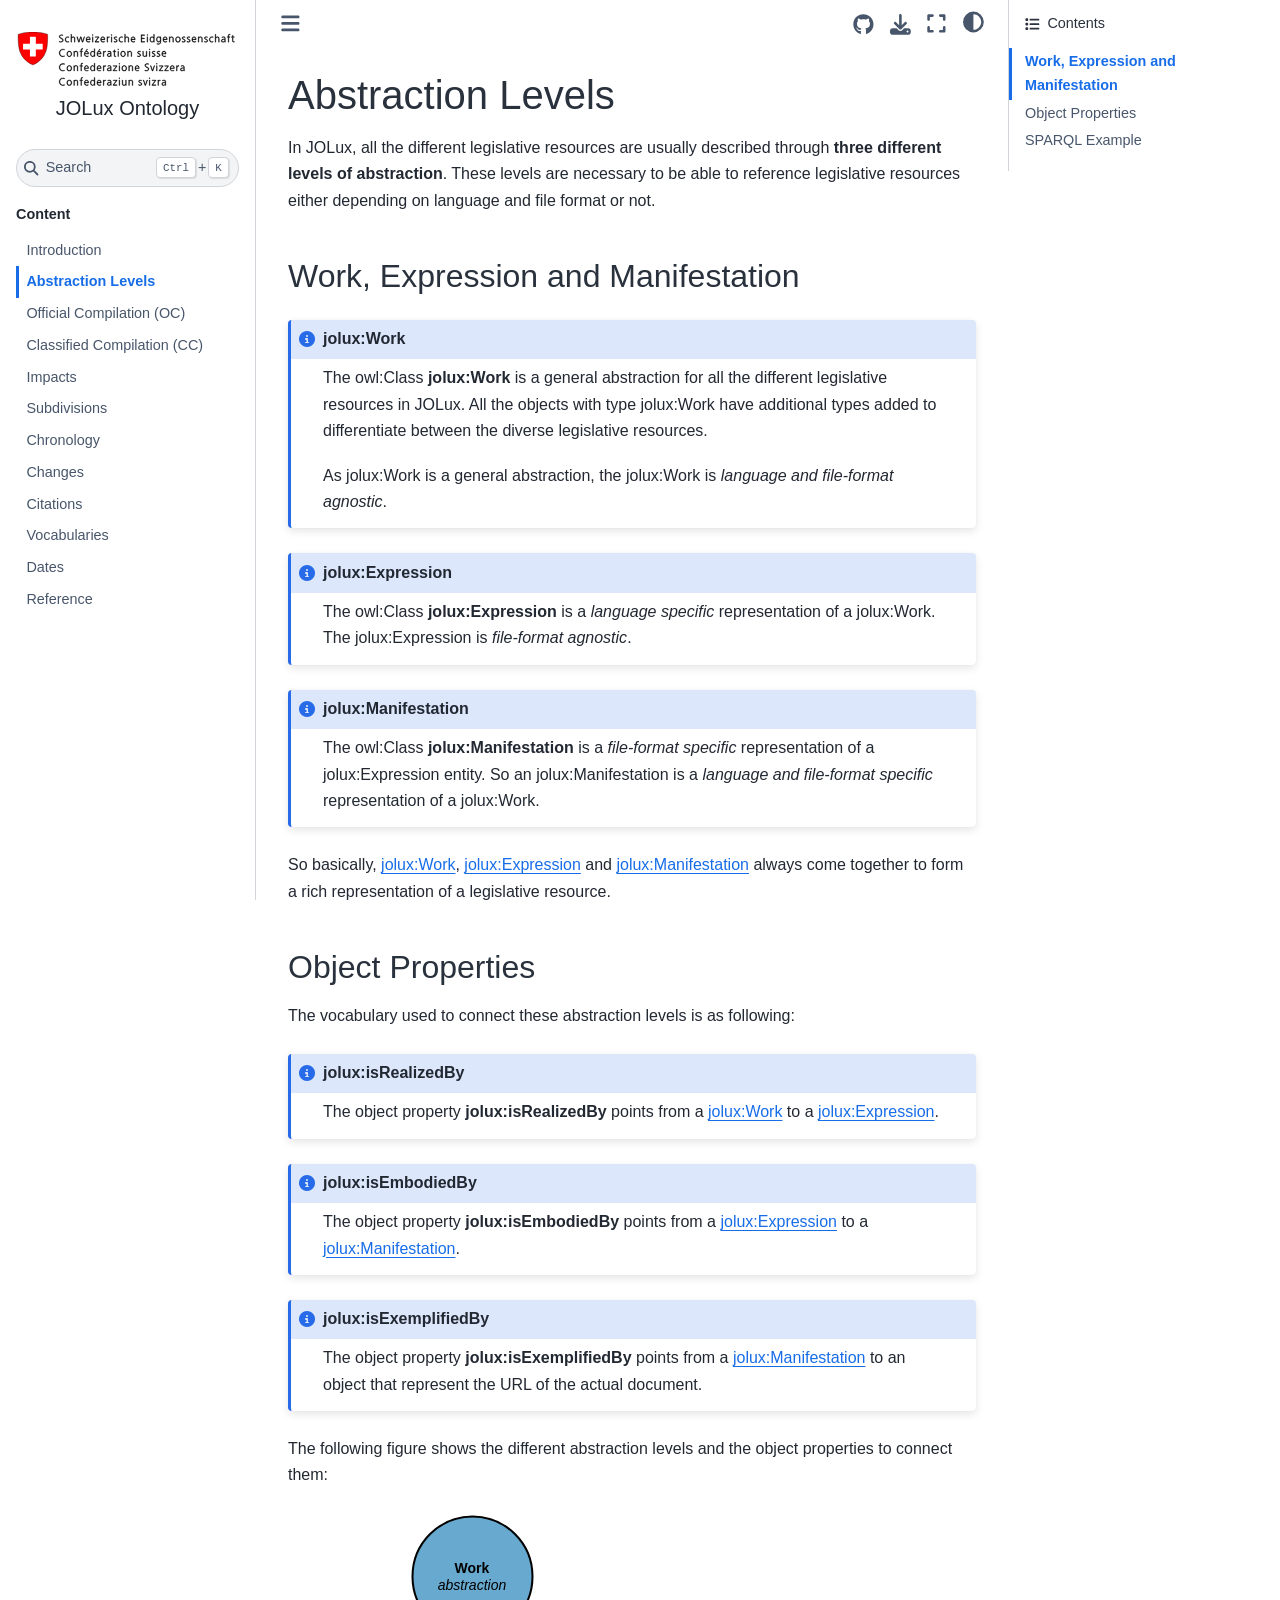
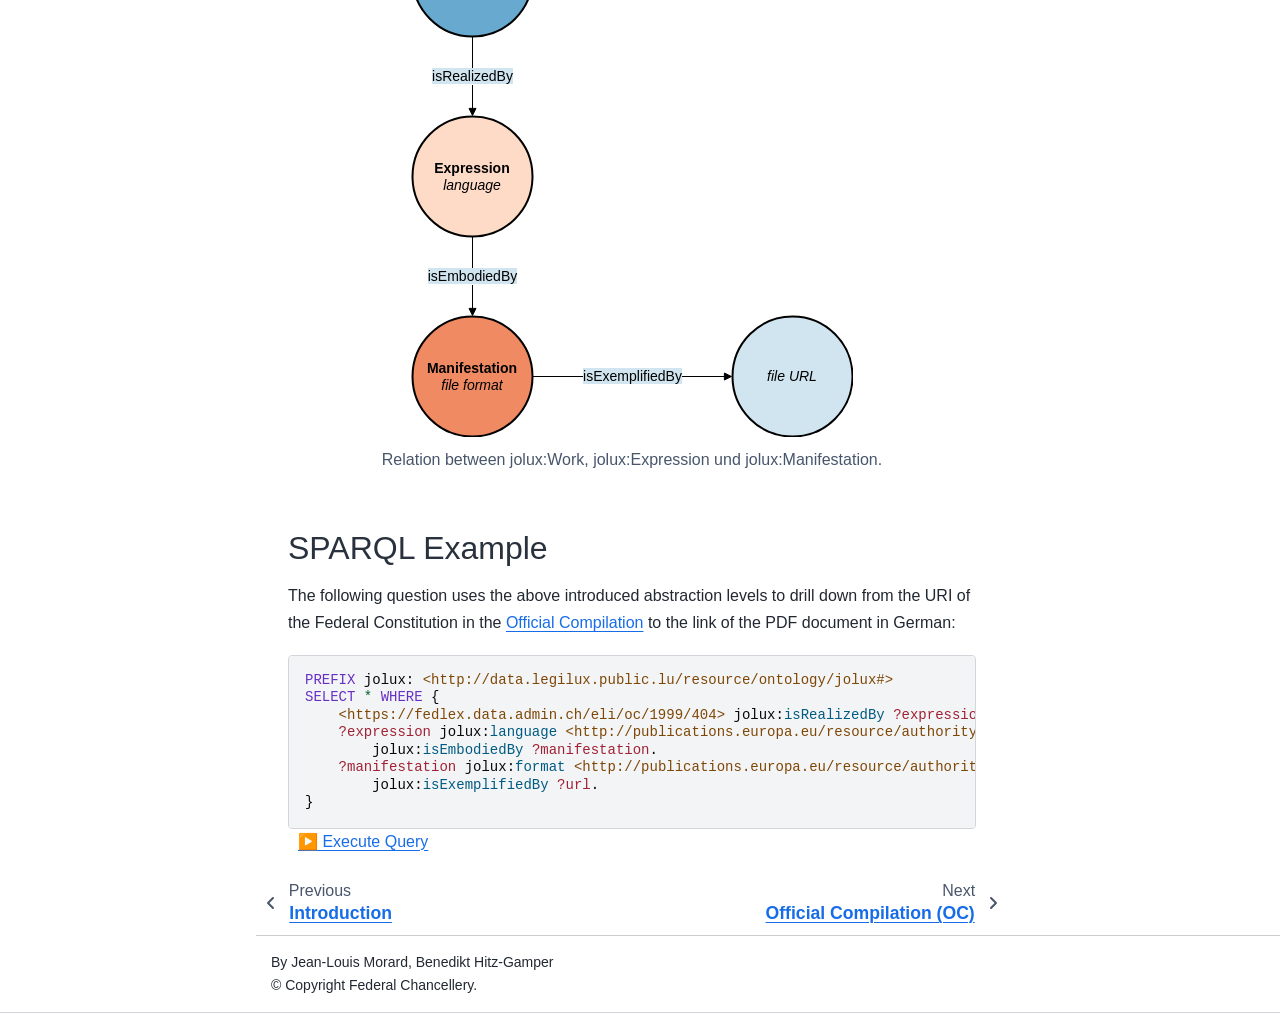
==== abstraction_levels.html @ d9993168 "deploy: 0816ded806f75edbaf51a500a246022bd1905d7b" ====
<!DOCTYPE html>


<html lang="en" data-content_root="./" >

  <head>
    <meta charset="utf-8" />
    <meta name="viewport" content="width=device-width, initial-scale=1.0" /><meta name="viewport" content="width=device-width, initial-scale=1" />

    <title>Abstraction Levels &#8212; JOLux 0.1 documentation</title>
  
  
  
  <script data-cfasync="false">
    document.documentElement.dataset.mode = localStorage.getItem("mode") || "";
    document.documentElement.dataset.theme = localStorage.getItem("theme") || "";
  </script>
  
  <!-- Loaded before other Sphinx assets -->
  <link href="_static/styles/theme.css?digest=dfe6caa3a7d634c4db9b" rel="stylesheet" />
<link href="_static/styles/bootstrap.css?digest=dfe6caa3a7d634c4db9b" rel="stylesheet" />
<link href="_static/styles/pydata-sphinx-theme.css?digest=dfe6caa3a7d634c4db9b" rel="stylesheet" />

  
  <link href="_static/vendor/fontawesome/6.5.2/css/all.min.css?digest=dfe6caa3a7d634c4db9b" rel="stylesheet" />
  <link rel="preload" as="font" type="font/woff2" crossorigin href="_static/vendor/fontawesome/6.5.2/webfonts/fa-solid-900.woff2" />
<link rel="preload" as="font" type="font/woff2" crossorigin href="_static/vendor/fontawesome/6.5.2/webfonts/fa-brands-400.woff2" />
<link rel="preload" as="font" type="font/woff2" crossorigin href="_static/vendor/fontawesome/6.5.2/webfonts/fa-regular-400.woff2" />

    <link rel="stylesheet" type="text/css" href="_static/pygments.css?v=a746c00c" />
    <link rel="stylesheet" type="text/css" href="_static/styles/sphinx-book-theme.css?v=a3416100" />
    <link rel="stylesheet" type="text/css" href="_static/custom.css?v=cc5f492b" />
  
  <!-- Pre-loaded scripts that we'll load fully later -->
  <link rel="preload" as="script" href="_static/scripts/bootstrap.js?digest=dfe6caa3a7d634c4db9b" />
<link rel="preload" as="script" href="_static/scripts/pydata-sphinx-theme.js?digest=dfe6caa3a7d634c4db9b" />
  <script src="_static/vendor/fontawesome/6.5.2/js/all.min.js?digest=dfe6caa3a7d634c4db9b"></script>

    <script src="_static/documentation_options.js?v=e1a75a79"></script>
    <script src="_static/doctools.js?v=9a2dae69"></script>
    <script src="_static/sphinx_highlight.js?v=dc90522c"></script>
    <script src="_static/sparql_link.js?v=f695a40a"></script>
    <script src="_static/scripts/sphinx-book-theme.js?v=887ef09a"></script>
    <script>DOCUMENTATION_OPTIONS.pagename = 'abstraction_levels';</script>
    <link rel="index" title="Index" href="genindex.html" />
    <link rel="search" title="Search" href="search.html" />
    <link rel="next" title="Official Compilation (OC)" href="official_compilation.html" />
    <link rel="prev" title="Introduction" href="index.html" />
  <meta name="viewport" content="width=device-width, initial-scale=1"/>
  <meta name="docsearch:language" content="en"/>
  </head>
  
  
  <body data-bs-spy="scroll" data-bs-target=".bd-toc-nav" data-offset="180" data-bs-root-margin="0px 0px -60%" data-default-mode="">

  
  
  <div id="pst-skip-link" class="skip-link d-print-none"><a href="#main-content">Skip to main content</a></div>
  
  <div id="pst-scroll-pixel-helper"></div>
  
  <button type="button" class="btn rounded-pill" id="pst-back-to-top">
    <i class="fa-solid fa-arrow-up"></i>Back to top</button>

  
  <input type="checkbox"
          class="sidebar-toggle"
          id="pst-primary-sidebar-checkbox"/>
  <label class="overlay overlay-primary" for="pst-primary-sidebar-checkbox"></label>
  
  <input type="checkbox"
          class="sidebar-toggle"
          id="pst-secondary-sidebar-checkbox"/>
  <label class="overlay overlay-secondary" for="pst-secondary-sidebar-checkbox"></label>
  
  <div class="search-button__wrapper">
    <div class="search-button__overlay"></div>
    <div class="search-button__search-container">
<form class="bd-search d-flex align-items-center"
      action="search.html"
      method="get">
  <i class="fa-solid fa-magnifying-glass"></i>
  <input type="search"
         class="form-control"
         name="q"
         id="search-input"
         placeholder="Search..."
         aria-label="Search..."
         autocomplete="off"
         autocorrect="off"
         autocapitalize="off"
         spellcheck="false"/>
  <span class="search-button__kbd-shortcut"><kbd class="kbd-shortcut__modifier">Ctrl</kbd>+<kbd>K</kbd></span>
</form></div>
  </div>

  <div class="pst-async-banner-revealer d-none">
  <aside id="bd-header-version-warning" class="d-none d-print-none" aria-label="Version warning"></aside>
</div>

  
    <header class="bd-header navbar navbar-expand-lg bd-navbar d-print-none">
    </header>
  

  <div class="bd-container">
    <div class="bd-container__inner bd-page-width">
      
      
      
      <div class="bd-sidebar-primary bd-sidebar">
        

  
  <div class="sidebar-header-items sidebar-primary__section">
    
    
    
    
  </div>
  
    <div class="sidebar-primary-items__start sidebar-primary__section">
        <div class="sidebar-primary-item">

  
     
  

<a class="navbar-brand logo" href="https://swiss.github.io/jolux">
  
  
  
  
  
    
    
      
    
    
    <img src="_static/logo-ch.svg" class="logo__image only-light" alt=""/>
    <script>document.write(`<img src="_static/logo-ch.svg" class="logo__image only-dark" alt=""/>`);</script>
  
  
    <p class="title logo__title">JOLux Ontology</p>
  
</a></div>
        <div class="sidebar-primary-item">

 <script>
 document.write(`
   <button class="btn search-button-field search-button__button" title="Search" aria-label="Search" data-bs-placement="bottom" data-bs-toggle="tooltip">
    <i class="fa-solid fa-magnifying-glass"></i>
    <span class="search-button__default-text">Search</span>
    <span class="search-button__kbd-shortcut"><kbd class="kbd-shortcut__modifier">Ctrl</kbd>+<kbd class="kbd-shortcut__modifier">K</kbd></span>
   </button>
 `);
 </script></div>
        <div class="sidebar-primary-item"><nav class="bd-links bd-docs-nav" aria-label="Main">
    <div class="bd-toc-item navbar-nav active">
        <p aria-level="2" class="caption" role="heading"><span class="caption-text">Content</span></p>
<ul class="current nav bd-sidenav">
<li class="toctree-l1"><a class="reference internal" href="index.html">Introduction</a></li>
<li class="toctree-l1 current active"><a class="current reference internal" href="#">Abstraction Levels</a></li>
<li class="toctree-l1"><a class="reference internal" href="official_compilation.html">Official Compilation (OC)</a></li>
<li class="toctree-l1"><a class="reference internal" href="classified_compilation.html">Classified Compilation (CC)</a></li>
<li class="toctree-l1"><a class="reference internal" href="impacts.html">Impacts</a></li>
<li class="toctree-l1"><a class="reference internal" href="subdivisions.html">Subdivisions</a></li>
<li class="toctree-l1"><a class="reference internal" href="chronology.html">Chronology</a></li>
<li class="toctree-l1"><a class="reference internal" href="changes.html">Changes</a></li>
<li class="toctree-l1"><a class="reference internal" href="citations.html">Citations</a></li>
<li class="toctree-l1"><a class="reference internal" href="vocabularies.html">Vocabularies</a></li>
<li class="toctree-l1"><a class="reference internal" href="dates.html">Dates</a></li>
<li class="toctree-l1"><a class="reference internal" href="reference.html">Reference</a></li>
</ul>

    </div>
</nav></div>
    </div>
  
  
  <div class="sidebar-primary-items__end sidebar-primary__section">
  </div>
  
  <div id="rtd-footer-container"></div>


      </div>
      
      <main id="main-content" class="bd-main" role="main">
        
        

<div class="sbt-scroll-pixel-helper"></div>

          <div class="bd-content">
            <div class="bd-article-container">
              
              <div class="bd-header-article d-print-none">
<div class="header-article-items header-article__inner">
  
    <div class="header-article-items__start">
      
        <div class="header-article-item"><button class="sidebar-toggle primary-toggle btn btn-sm" title="Toggle primary sidebar" data-bs-placement="bottom" data-bs-toggle="tooltip">
  <span class="fa-solid fa-bars"></span>
</button></div>
      
    </div>
  
  
    <div class="header-article-items__end">
      
        <div class="header-article-item">

<div class="article-header-buttons">





<div class="dropdown dropdown-source-buttons">
  <button class="btn dropdown-toggle" type="button" data-bs-toggle="dropdown" aria-expanded="false" aria-label="Source repositories">
    <i class="fab fa-github"></i>
  </button>
  <ul class="dropdown-menu">
      
      
      
      <li><a href="https://github.com/swiss/jolux" target="_blank"
   class="btn btn-sm btn-source-repository-button dropdown-item"
   title="Source repository"
   data-bs-placement="left" data-bs-toggle="tooltip"
>
  

<span class="btn__icon-container">
  <i class="fab fa-github"></i>
  </span>
<span class="btn__text-container">Repository</span>
</a>
</li>
      
      
      
      
      <li><a href="https://github.com/swiss/jolux/blob/main/doc/abstraction_levels.md?plain=1" target="_blank"
   class="btn btn-sm btn-source-file-button dropdown-item"
   title="Show source"
   data-bs-placement="left" data-bs-toggle="tooltip"
>
  

<span class="btn__icon-container">
  <i class="fas fa-code"></i>
  </span>
<span class="btn__text-container">Show source</span>
</a>
</li>
      
      
      
      
      <li><a href="https://github.com/swiss/jolux/edit/main/doc/abstraction_levels.md" target="_blank"
   class="btn btn-sm btn-source-edit-button dropdown-item"
   title="Suggest edit"
   data-bs-placement="left" data-bs-toggle="tooltip"
>
  

<span class="btn__icon-container">
  <i class="fas fa-pencil-alt"></i>
  </span>
<span class="btn__text-container">Suggest edit</span>
</a>
</li>
      
      
      
      
      <li><a href="https://github.com/swiss/jolux/issues/new?title=Issue%20on%20page%20%2Fabstraction_levels.html&body=Your%20issue%20content%20here." target="_blank"
   class="btn btn-sm btn-source-issues-button dropdown-item"
   title="Open an issue"
   data-bs-placement="left" data-bs-toggle="tooltip"
>
  

<span class="btn__icon-container">
  <i class="fas fa-lightbulb"></i>
  </span>
<span class="btn__text-container">Open issue</span>
</a>
</li>
      
  </ul>
</div>






<div class="dropdown dropdown-download-buttons">
  <button class="btn dropdown-toggle" type="button" data-bs-toggle="dropdown" aria-expanded="false" aria-label="Download this page">
    <i class="fas fa-download"></i>
  </button>
  <ul class="dropdown-menu">
      
      
      
      <li><a href="_sources/abstraction_levels.md" target="_blank"
   class="btn btn-sm btn-download-source-button dropdown-item"
   title="Download source file"
   data-bs-placement="left" data-bs-toggle="tooltip"
>
  

<span class="btn__icon-container">
  <i class="fas fa-file"></i>
  </span>
<span class="btn__text-container">.md</span>
</a>
</li>
      
      
      
      
      <li>
<button onclick="window.print()"
  class="btn btn-sm btn-download-pdf-button dropdown-item"
  title="Print to PDF"
  data-bs-placement="left" data-bs-toggle="tooltip"
>
  

<span class="btn__icon-container">
  <i class="fas fa-file-pdf"></i>
  </span>
<span class="btn__text-container">.pdf</span>
</button>
</li>
      
  </ul>
</div>




<button onclick="toggleFullScreen()"
  class="btn btn-sm btn-fullscreen-button"
  title="Fullscreen mode"
  data-bs-placement="bottom" data-bs-toggle="tooltip"
>
  

<span class="btn__icon-container">
  <i class="fas fa-expand"></i>
  </span>

</button>



<script>
document.write(`
  <button class="btn btn-sm nav-link pst-navbar-icon theme-switch-button" title="light/dark" aria-label="light/dark" data-bs-placement="bottom" data-bs-toggle="tooltip">
    <i class="theme-switch fa-solid fa-sun fa-lg" data-mode="light"></i>
    <i class="theme-switch fa-solid fa-moon fa-lg" data-mode="dark"></i>
    <i class="theme-switch fa-solid fa-circle-half-stroke fa-lg" data-mode="auto"></i>
  </button>
`);
</script>


<script>
document.write(`
  <button class="btn btn-sm pst-navbar-icon search-button search-button__button" title="Search" aria-label="Search" data-bs-placement="bottom" data-bs-toggle="tooltip">
    <i class="fa-solid fa-magnifying-glass fa-lg"></i>
  </button>
`);
</script>
<button class="sidebar-toggle secondary-toggle btn btn-sm" title="Toggle secondary sidebar" data-bs-placement="bottom" data-bs-toggle="tooltip">
    <span class="fa-solid fa-list"></span>
</button>
</div></div>
      
    </div>
  
</div>
</div>
              
              

<div id="jb-print-docs-body" class="onlyprint">
    <h1>Abstraction Levels</h1>
    <!-- Table of contents -->
    <div id="print-main-content">
        <div id="jb-print-toc">
            
            <div>
                <h2> Contents </h2>
            </div>
            <nav aria-label="Page">
                <ul class="visible nav section-nav flex-column">
<li class="toc-h2 nav-item toc-entry"><a class="reference internal nav-link" href="#work-expression-and-manifestation">Work, Expression and Manifestation</a></li>
<li class="toc-h2 nav-item toc-entry"><a class="reference internal nav-link" href="#object-properties">Object Properties</a></li>
<li class="toc-h2 nav-item toc-entry"><a class="reference internal nav-link" href="#sparql-example">SPARQL Example</a></li>
</ul>
            </nav>
        </div>
    </div>
</div>

              
                
<div id="searchbox"></div>
                <article class="bd-article">
                  
  <section id="abstraction-levels">
<h1>Abstraction Levels<a class="headerlink" href="#abstraction-levels" title="Link to this heading">#</a></h1>
<p>In JOLux, all the different legislative resources are usually described through <strong>three different levels of abstraction</strong>. These levels are necessary to be able to reference legislative resources either depending on language and file format or not.</p>
<section id="work-expression-and-manifestation">
<h2>Work, Expression and Manifestation<a class="headerlink" href="#work-expression-and-manifestation" title="Link to this heading">#</a></h2>
<div class="note admonition" id="work">
<p class="admonition-title">jolux:Work</p>
<p>The owl:Class <strong>jolux:Work</strong> is a general abstraction for all the different legislative resources in JOLux. All the objects with type jolux:Work have additional types added to differentiate between the diverse legislative resources.</p>
<p>As jolux:Work is a general abstraction, the jolux:Work is <em>language and file-format agnostic</em>.</p>
</div>
<div class="note admonition" id="expression">
<p class="admonition-title">jolux:Expression</p>
<p>The owl:Class <strong>jolux:Expression</strong> is a <em>language specific</em> representation of a jolux:Work. The jolux:Expression is <em>file-format agnostic</em>.</p>
</div>
<div class="note admonition" id="manifestation">
<p class="admonition-title">jolux:Manifestation</p>
<p>The owl:Class <strong>jolux:Manifestation</strong> is a <em>file-format specific</em> representation of a jolux:Expression entity. So an jolux:Manifestation is a <em>language and file-format specific</em> representation of a jolux:Work.</p>
</div>
<p>So basically, <a class="reference internal" href="#work"><span class="std std-ref">jolux:Work</span></a>, <a class="reference internal" href="#expression"><span class="std std-ref">jolux:Expression</span></a> and <a class="reference internal" href="#manifestation"><span class="std std-ref">jolux:Manifestation</span></a> always come together to form a rich representation of a legislative resource.</p>
</section>
<section id="object-properties">
<h2>Object Properties<a class="headerlink" href="#object-properties" title="Link to this heading">#</a></h2>
<p>The vocabulary used to connect these abstraction levels is as following:</p>
<div class="note admonition" id="isrealizedby">
<p class="admonition-title">jolux:isRealizedBy</p>
<p>The object property <strong>jolux:isRealizedBy</strong> points from a <a class="reference internal" href="#work"><span class="std std-ref">jolux:Work</span></a> to a <a class="reference internal" href="#expression"><span class="std std-ref">jolux:Expression</span></a>.</p>
</div>
<div class="note admonition" id="isembodiedby">
<p class="admonition-title">jolux:isEmbodiedBy</p>
<p>The object property <strong>jolux:isEmbodiedBy</strong> points from a <a class="reference internal" href="#expression"><span class="std std-ref">jolux:Expression</span></a> to a <a class="reference internal" href="#manifestation"><span class="std std-ref">jolux:Manifestation</span></a>.</p>
</div>
<div class="note admonition" id="isexemplifiedby">
<p class="admonition-title">jolux:isExemplifiedBy</p>
<p>The object property <strong>jolux:isExemplifiedBy</strong> points from a <a class="reference internal" href="#manifestation"><span class="std std-ref">jolux:Manifestation</span></a> to an object that represent the URL of the actual document.</p>
</div>
<p>The following figure shows the different abstraction levels and the object properties to connect them:</p>
<figure class="align-default" id="abs-levels">
<img alt="" src="_images/abstraction_levels.svg" />
<figcaption>
<p><span class="caption-text">Relation between jolux:Work, jolux:Expression und jolux:Manifestation.</span><a class="headerlink" href="#abs-levels" title="Link to this image">#</a></p>
</figcaption>
</figure>
</section>
<section id="sparql-example">
<h2>SPARQL Example<a class="headerlink" href="#sparql-example" title="Link to this heading">#</a></h2>
<p>The following question uses the above introduced abstraction levels to drill down from the URI of the Federal Constitution in the <a class="reference internal" href="official_compilation.html"><span class="std std-doc">Official Compilation</span></a> to the link of the PDF document in German:</p>
<div class="highlight-sparql notranslate"><div class="highlight"><pre><span></span><span class="k">PREFIX</span> <span class="nn">jolux</span><span class="p">:</span> <span class="nl">&lt;http://data.legilux.public.lu/resource/ontology/jolux#&gt;</span>
<span class="k">SELECT</span> <span class="o">*</span> <span class="k">WHERE</span> <span class="p">{</span>
    <span class="nl">&lt;https://fedlex.data.admin.ch/eli/oc/1999/404&gt;</span> <span class="nn">jolux</span><span class="p">:</span><span class="nt">isRealizedBy</span> <span class="nv">?expression</span><span class="p">.</span>
    <span class="nv">?expression</span> <span class="nn">jolux</span><span class="p">:</span><span class="nt">language</span> <span class="nl">&lt;http://publications.europa.eu/resource/authority/language/DEU&gt;</span><span class="p">;</span>
        <span class="nn">jolux</span><span class="p">:</span><span class="nt">isEmbodiedBy</span> <span class="nv">?manifestation</span><span class="p">.</span>
    <span class="nv">?manifestation</span> <span class="nn">jolux</span><span class="p">:</span><span class="nt">format</span> <span class="nl">&lt;http://publications.europa.eu/resource/authority/file-type/PDF&gt;</span><span class="p">;</span>
        <span class="nn">jolux</span><span class="p">:</span><span class="nt">isExemplifiedBy</span> <span class="nv">?url</span><span class="p">.</span>
<span class="p">}</span>
</pre></div>
</div>
</section>
</section>


                </article>
              

              
              
              
              
                <footer class="prev-next-footer d-print-none">
                  
<div class="prev-next-area">
    <a class="left-prev"
       href="index.html"
       title="previous page">
      <i class="fa-solid fa-angle-left"></i>
      <div class="prev-next-info">
        <p class="prev-next-subtitle">previous</p>
        <p class="prev-next-title">Introduction</p>
      </div>
    </a>
    <a class="right-next"
       href="official_compilation.html"
       title="next page">
      <div class="prev-next-info">
        <p class="prev-next-subtitle">next</p>
        <p class="prev-next-title">Official Compilation (OC)</p>
      </div>
      <i class="fa-solid fa-angle-right"></i>
    </a>
</div>
                </footer>
              
            </div>
            
            
              
                <div class="bd-sidebar-secondary bd-toc"><div class="sidebar-secondary-items sidebar-secondary__inner">


  <div class="sidebar-secondary-item">
  <div class="page-toc tocsection onthispage">
    <i class="fa-solid fa-list"></i> Contents
  </div>
  <nav class="bd-toc-nav page-toc">
    <ul class="visible nav section-nav flex-column">
<li class="toc-h2 nav-item toc-entry"><a class="reference internal nav-link" href="#work-expression-and-manifestation">Work, Expression and Manifestation</a></li>
<li class="toc-h2 nav-item toc-entry"><a class="reference internal nav-link" href="#object-properties">Object Properties</a></li>
<li class="toc-h2 nav-item toc-entry"><a class="reference internal nav-link" href="#sparql-example">SPARQL Example</a></li>
</ul>
  </nav></div>

</div></div>
              
            
          </div>
          <footer class="bd-footer-content">
            
<div class="bd-footer-content__inner container">
  
  <div class="footer-item">
    
<p class="component-author">
By Jean-Louis Morard, Benedikt Hitz-Gamper
</p>

  </div>
  
  <div class="footer-item">
    

  <p class="copyright">
    
      © Copyright Federal Chancellery.
      <br/>
    
  </p>

  </div>
  
  <div class="footer-item">
    
  </div>
  
  <div class="footer-item">
    
  </div>
  
</div>
          </footer>
        

      </main>
    </div>
  </div>
  
  <!-- Scripts loaded after <body> so the DOM is not blocked -->
  <script src="_static/scripts/bootstrap.js?digest=dfe6caa3a7d634c4db9b"></script>
<script src="_static/scripts/pydata-sphinx-theme.js?digest=dfe6caa3a7d634c4db9b"></script>

  <footer class="bd-footer">
  </footer>
  </body>
</html>
---- _static/styles/theme.css ----
/* Provided by Sphinx's 'basic' theme, and included in the final set of assets */
@import "../basic.css";
---- _static/styles/pydata-sphinx-theme.css ----
html{--pst-header-height:4rem;--pst-header-article-height:calc(var(--pst-header-height)*2/3);--pst-sidebar-secondary:17rem;--pst-font-size-base:1rem;--pst-font-size-h1:2.5rem;--pst-font-size-h2:2rem;--pst-font-size-h3:1.75rem;--pst-font-size-h4:1.5rem;--pst-font-size-h5:1.25rem;--pst-font-size-h6:1.1rem;--pst-font-size-milli:0.9rem;--pst-sidebar-font-size:0.9rem;--pst-sidebar-font-size-mobile:1.1rem;--pst-sidebar-header-font-size:1.2rem;--pst-sidebar-header-font-weight:600;--pst-admonition-font-weight-heading:600;--pst-font-weight-caption:300;--pst-font-weight-heading:400;--pst-font-family-base-system:-apple-system,"BlinkMacSystemFont","Segoe UI","Helvetica Neue","Arial",sans-serif,"Apple Color Emoji","Segoe UI Emoji","Segoe UI Symbol";--pst-font-family-monospace-system:"SFMono-Regular","Menlo","Consolas","Monaco","Liberation Mono","Lucida Console",monospace;--pst-font-family-base:var(--pst-font-family-base-system);--pst-font-family-heading:var(--pst-font-family-base-system);--pst-font-family-monospace:var(--pst-font-family-monospace-system);--pst-font-size-icon:1.5rem;--pst-icon-check-circle:"";--pst-icon-info-circle:"";--pst-icon-exclamation-triangle:"";--pst-icon-exclamation-circle:"";--pst-icon-times-circle:"";--pst-icon-lightbulb:"";--pst-icon-download:"";--pst-icon-angle-left:"";--pst-icon-angle-right:"";--pst-icon-external-link:"";--pst-icon-search-minus:"";--pst-icon-github:"";--pst-icon-gitlab:"";--pst-icon-share:"";--pst-icon-bell:"";--pst-icon-pencil:"";--pst-breadcrumb-divider:"";--pst-icon-admonition-default:var(--pst-icon-bell);--pst-icon-admonition-note:var(--pst-icon-info-circle);--pst-icon-admonition-attention:var(--pst-icon-exclamation-circle);--pst-icon-admonition-caution:var(--pst-icon-exclamation-triangle);--pst-icon-admonition-warning:var(--pst-icon-exclamation-triangle);--pst-icon-admonition-danger:var(--pst-icon-exclamation-triangle);--pst-icon-admonition-error:var(--pst-icon-times-circle);--pst-icon-admonition-hint:var(--pst-icon-lightbulb);--pst-icon-admonition-tip:var(--pst-icon-lightbulb);--pst-icon-admonition-important:var(--pst-icon-exclamation-circle);--pst-icon-admonition-seealso:var(--pst-icon-share);--pst-icon-admonition-todo:var(--pst-icon-pencil);--pst-icon-versionmodified-default:var(--pst-icon-exclamation-circle);--pst-icon-versionmodified-added:var(--pst-icon-exclamation-circle);--pst-icon-versionmodified-changed:var(--pst-icon-exclamation-circle);--pst-icon-versionmodified-deprecated:var(--pst-icon-exclamation-circle);font-size:var(--pst-font-size-base);scroll-padding-top:calc(var(--pst-header-height) + 1rem)}body{background-color:var(--pst-color-background);color:var(--pst-color-text-base);display:flex;flex-direction:column;font-family:var(--pst-font-family-base);font-weight:400;line-height:1.65;min-height:100vh}body::-webkit-scrollbar-track{background-color:var(--pst-color-background)}p{font-size:1em;margin-bottom:1.15rem}p.rubric{border-bottom:1px solid var(--pst-color-border)}p.centered{text-align:center}a{word-wrap:break-word;color:var(--pst-color-link);text-decoration:underline;text-decoration-thickness:max(1px,.0625rem);text-underline-offset:.1578em}a:hover{color:var(--pst-color-link-hover);text-decoration-skip-ink:none;text-decoration-thickness:max(3px,.1875rem,.12em)}a:active,a:visited{color:var(--pst-color-link)}a:visited:hover{color:var(--pst-color-link-hover)}a.headerlink{color:var(--pst-color-secondary);font-size:.8em;margin-left:.2em;opacity:.7;padding:0 4px;text-decoration:none;transition:all .2s ease-out;user-select:none}a.headerlink:hover{opacity:1}a.github:before,a.gitlab:before{color:var(--pst-color-text-muted);font:var(--fa-font-brands);margin-right:.25rem}a.github:before{content:var(--pst-icon-github)}a.gitlab:before{content:var(--pst-icon-gitlab)}h1,h2,h3,h4,h5,h6{font-family:var(--pst-font-family-heading);font-weight:var(--pst-font-weight-heading);line-height:1.15;margin:2.75rem 0 1.05rem}h1{font-size:var(--pst-font-size-h1);margin-top:0}h1,h2{color:var(--pst-heading-color)}h2{font-size:var(--pst-font-size-h2)}h3{font-size:var(--pst-font-size-h3)}h3,h4{color:var(--pst-heading-color)}h4{font-size:var(--pst-font-size-h4)}h5{font-size:var(--pst-font-size-h5)}h5,h6{color:var(--pst-color-text-base)}h6{font-size:var(--pst-font-size-h6)}.text_small,small{font-size:var(--pst-font-size-milli)}hr{border:0;border-top:1px solid var(--pst-color-border)}code,kbd,pre,samp{font-family:var(--pst-font-family-monospace)}kbd{background-color:var(--pst-color-on-background);color:var(--pst-color-text-muted)}kbd:not(.compound){border:1px solid var(--pst-color-border);box-shadow:1px 1px 1px var(--pst-color-shadow);margin:0 .1rem;padding:.1rem .4rem}code{color:var(--pst-color-inline-code)}pre{background-color:var(--pst-color-surface);border:1px solid var(--pst-color-border);border-radius:.25rem;color:var(--pst-color-text-base);line-height:1.2em;margin:1.5em 0;padding:1rem}pre .linenos{opacity:.8;padding-right:10px}#pst-back-to-top{background-color:var(--pst-color-secondary);border:none;color:var(--pst-color-secondary-text);display:none;left:50vw;position:fixed;top:90vh;transform:translate(-50%);z-index:1080}#pst-back-to-top .fa-arrow-up{margin-inline-end:.5em}#pst-back-to-top:hover{background-color:var(--pst-violet-600);color:var(--pst-color-link-hover);color:var(--pst-color-secondary-text);text-decoration:underline;text-decoration-skip-ink:none;text-decoration-thickness:max(1px,.0625rem);text-decoration-thickness:max(3px,.1875rem,.12em);text-decoration-thickness:1px;text-underline-offset:.1578em}#pst-back-to-top:focus-visible{box-shadow:none;outline:var(--pst-color-accent) solid .1875rem;outline-color:var(--pst-color-secondary);outline-offset:.1875rem}:focus-visible{box-shadow:none;outline:var(--pst-color-accent) solid .1875rem}.skip-link{background-color:var(--pst-color-warning);border-bottom:1px solid var(--pst-color-border);left:0;padding:.5rem;position:fixed;right:0;text-align:center;top:0;transform:translateY(-100%);transition:transform .15s ease-in-out;z-index:1055}.skip-link:focus-within{transform:translateY(0)}.skip-link a{color:var(--pst-color-warning-text)!important}.skip-link a:focus-visible{outline-color:#14181e}.bd-container{display:flex;flex-grow:1;justify-content:center}.bd-container .bd-container__inner{display:flex}.bd-page-width{width:100%}@media(min-width:960px){.bd-page-width{max-width:88rem}}.pst-async-banner-revealer{height:0;overflow:hidden;transition:height .3s ease-in-out}@media(prefers-reduced-motion){.pst-async-banner-revealer{transition:none}}#bd-header-version-warning,.bd-header-announcement{align-items:center;display:flex;justify-content:center;min-height:3rem;padding:.5rem 12.5%;position:relative;text-align:center;width:100%}@media(max-width:959.98px){#bd-header-version-warning,.bd-header-announcement{padding:.5rem 2%}}#bd-header-version-warning p,.bd-header-announcement p{font-weight:700;margin:0}#bd-header-version-warning a,.bd-header-announcement a{color:var(--pst-color-inline-code-links)}#bd-header-version-warning .pst-button-link-to-stable-version,.bd-header-announcement .pst-button-link-to-stable-version{background-color:var(--pst-color-danger);border-color:var(--pst-color-danger);border-radius:.25rem;box-shadow:0 .2rem .5rem var(--pst-color-shadow),0 0 .0625rem var(--pst-color-shadow)!important;color:var(--pst-color-danger-text)}#bd-header-version-warning .pst-button-link-to-stable-version:hover,.bd-header-announcement .pst-button-link-to-stable-version:hover{background-color:var(--pst-color-danger-highlight);border-color:var(--pst-color-danger-highlight);color:var(--pst-color-danger-text)}#bd-header-version-warning .pst-button-link-to-stable-version:focus-visible,.bd-header-announcement .pst-button-link-to-stable-version:focus-visible{outline:.1875rem solid var(--pst-color-danger);outline-offset:.1875rem}.bd-header-announcement{background-color:var(--pst-color-secondary-bg)}#bd-header-version-warning{background-color:var(--pst-color-danger-bg)}.bd-main{display:flex;flex-direction:column;flex-grow:1;min-width:0}.bd-main .bd-content{display:flex;height:100%;justify-content:center}.bd-main .bd-content .bd-article-container{display:flex;flex-direction:column;justify-content:start;max-width:60em;overflow-x:auto;padding:1rem;width:100%}@media(min-width:1200px){.bd-main .bd-content .bd-article-container .bd-article{padding-left:2rem;padding-top:1.5rem}}.bd-footer{border-top:1px solid var(--pst-color-border);width:100%}.bd-footer .bd-footer__inner{display:flex;flex-grow:1;margin:auto;padding:1rem}.bd-footer .footer-items__center,.bd-footer .footer-items__end,.bd-footer .footer-items__start{display:flex;flex-direction:column;flex-grow:1;gap:.5rem;justify-content:center}.bd-footer .footer-items__center{text-align:center}.bd-footer .footer-items__end{text-align:end}.bd-footer .footer-item p{margin-bottom:0}.bd-footer-article{margin-top:auto}.bd-footer-article .footer-article-items{display:flex;flex-direction:column}.bd-footer-content .footer-content-items{display:flex;flex-direction:column;margin-top:auto}.bd-header{background-color:var(--pst-color-on-background)!important;box-shadow:0 .125rem .25rem 0 var(--pst-color-shadow);justify-content:center;max-width:100vw;padding:0;position:sticky;top:0;width:100%;z-index:1030}.bd-header .bd-header__inner{align-items:center;display:flex;height:fit-content;padding-left:1rem;padding-right:1rem}.bd-header :focus-visible{border-radius:.125rem}.bd-header .navbar-item{align-items:center;display:flex;height:var(--pst-header-height);max-height:var(--pst-header-height)}.bd-header .navbar-header-items{display:none;flex-shrink:1}@media(min-width:960px){.bd-header .navbar-header-items{display:inherit;flex-grow:1;padding:0 0 0 .5rem}}.bd-header .navbar-header-items__center,.bd-header .navbar-header-items__end,.bd-header .navbar-header-items__start{align-items:center;display:flex;flex-flow:wrap;row-gap:0}.bd-header .navbar-header-items__center,.bd-header .navbar-header-items__end{column-gap:1rem}.bd-header .navbar-header-items__start{flex-shrink:0;gap:.5rem;margin-right:auto}.bd-header .navbar-header-items__end{justify-content:end}.bd-header ul.navbar-nav{display:flex}@media(min-width:960px){.bd-header ul.navbar-nav{align-items:baseline}}.bd-header ul.navbar-nav>li.nav-item{margin-inline:2px}.bd-header ul.navbar-nav>li.nav-item>.nav-link{color:var(--pst-color-text-muted);padding-inline:6px;position:relative}.bd-header ul.navbar-nav>li.nav-item>.nav-link:before{background-color:transparent;content:"";display:block;inset:0;bottom:calc(max(3px, .1875rem, .12em)*-1);margin:max(3px,.1875rem,.12em) 0;position:absolute}.bd-header ul.navbar-nav>li.nav-item>.nav-link:hover{color:var(--pst-color-secondary);text-decoration:none}.bd-header ul.navbar-nav>li.nav-item>.nav-link:hover:before{border-bottom:max(3px,.1875rem,.12em) solid var(--pst-color-secondary)}.bd-header ul.navbar-nav>li.nav-item>.nav-link:focus-visible{box-shadow:none;outline:3px solid var(--pst-color-accent);outline-offset:3px}.bd-header ul.navbar-nav>li.nav-item.current>.nav-link{color:var(--pst-color-primary)}.bd-header ul.navbar-nav>li.nav-item.current>.nav-link:before{border-bottom:3px solid var(--pst-color-primary)}.bd-header ul.navbar-nav>li.nav-item.dropdown{margin-inline:4px}.bd-header ul.navbar-nav>li.nav-item.dropdown button{padding-inline:8px}.bd-header ul.navbar-nav>li.nav-item.dropdown>.dropdown-toggle{border-radius:.125rem;color:var(--pst-color-text-muted)}.bd-header ul.navbar-nav>li.nav-item.dropdown>.dropdown-toggle:focus-visible{box-shadow:0 0 0 .1875rem var(--pst-color-accent)}.bd-header ul.navbar-nav>li.nav-item.dropdown>.dropdown-toggle:hover{box-shadow:0 0 0 .1875rem var(--pst-color-link-hover);color:var(--pst-color-text-base);text-decoration:none}.bd-header ul.navbar-nav li a.nav-link.dropdown-item{color:var(--pst-color-text-muted);text-decoration:none}.bd-header ul.navbar-nav li a.nav-link.dropdown-item:hover{color:var(--pst-color-link-hover);text-decoration:underline;text-decoration-skip-ink:none;text-decoration-thickness:max(1px,.0625rem);text-decoration-thickness:max(3px,.1875rem,.12em);text-underline-offset:.1578em}.bd-header ul.navbar-nav .dropdown button{border:none;display:unset}.bd-header ul.navbar-nav .dropdown button:hover{color:var(--pst-color-link-hover);text-decoration:underline;text-decoration-skip-ink:none;text-decoration-thickness:max(1px,.0625rem);text-decoration-thickness:max(3px,.1875rem,.12em);text-underline-offset:.1578em}.bd-header ul.navbar-nav .dropdown .dropdown-menu{background-color:var(--pst-color-on-background);border:1px solid var(--pst-color-border);box-shadow:0 0 .3rem .1rem var(--pst-color-shadow);margin:.5rem 0;min-width:20rem;padding:.5rem 0;z-index:1070}.bd-header ul.navbar-nav .dropdown .dropdown-menu .dropdown-item{padding:.25rem 1.5rem}.bd-header ul.navbar-nav .dropdown .dropdown-menu .dropdown-item:focus:not(:hover,:active){background-color:inherit}.bd-header ul.navbar-nav .dropdown .dropdown-menu .dropdown-item:focus-visible{z-index:10}.bd-header ul.navbar-nav .dropdown .dropdown-menu:not(.show){display:none}.bd-header button.sidebar-toggle{background-color:inherit;color:var(--pst-color-muted);font-size:var(--pst-font-size-icon);margin-bottom:0;padding:.5rem}.bd-header button.primary-toggle{margin-right:1rem}@media(min-width:960px){.bd-header button.primary-toggle{display:none}}.bd-header button.secondary-toggle{margin-left:1rem}@media(min-width:1200px){.bd-header button.secondary-toggle{display:none}}@media(min-width:960px){.navbar-center-items .navbar-item{display:inline-block}}.nav-link{transition:none}.nav-link:hover{color:var(--pst-color-link-hover);text-decoration:underline;text-decoration-skip-ink:none;text-decoration-thickness:max(1px,.0625rem);text-decoration-thickness:max(3px,.1875rem,.12em);text-underline-offset:.1578em}.nav-link.nav-external:after{content:var(--pst-icon-external-link);font:var(--fa-font-solid);font-size:.75em;margin-left:.3em}.bd-navbar-elements li.nav-item i{font-size:.7rem;padding-left:2px;vertical-align:middle}.navbar-persistent--mobile{margin-left:auto}@media(min-width:960px){.navbar-persistent--mobile{display:none}}.navbar-persistent--container{display:none}@media(min-width:960px){.navbar-persistent--container{display:flex}}.header-article__inner{display:flex;padding:0 .5rem}.header-article__inner .header-article-item{height:var(--pst-header-article-height);min-height:var(--pst-header-article-height)}.header-article__inner .header-article-items__end,.header-article__inner .header-article-items__start{align-items:start;display:flex;gap:.5rem}.header-article__inner .header-article-items__end{margin-left:auto}.bd-sidebar-primary{background-color:var(--pst-color-background);border-right:1px solid var(--pst-color-border);display:flex;flex:0 0 auto;flex-direction:column;font-size:var(--pst-sidebar-font-size-mobile);gap:1rem;max-height:calc(100vh - var(--pst-header-height));overflow-y:auto;padding:2rem 1rem 1rem;position:sticky;top:var(--pst-header-height);width:25%}@media(min-width:960px){.bd-sidebar-primary{font-size:var(--pst-sidebar-font-size)}}.bd-sidebar-primary :focus-visible{border-radius:.125rem}.bd-sidebar-primary .nav-link{font-size:var(--pst-sidebar-font-size-mobile)}.bd-sidebar-primary.no-sidebar{border-right:0}@media(min-width:960px){.bd-sidebar-primary.hide-on-wide{display:none}}.bd-sidebar-primary h1,.bd-sidebar-primary h2,.bd-sidebar-primary h3,.bd-sidebar-primary h4{color:var(--pst-color-text-base)}.bd-sidebar-primary .sidebar-primary-items__end .sidebar-primary-item,.bd-sidebar-primary .sidebar-primary-items__start .sidebar-primary-item{padding:.5rem 0}.bd-sidebar-primary .sidebar-header-items{display:flex;flex-direction:column}.bd-sidebar-primary .sidebar-header-items .sidebar-header-items__title{color:var(--pst-color-text-base);font-size:var(--pst-sidebar-header-font-size);font-weight:var(--pst-sidebar-header-font-weight);margin-bottom:.5rem}.bd-sidebar-primary .sidebar-header-items .nav-item.dropdown button{display:none}.bd-sidebar-primary .sidebar-header-items .nav-item.dropdown .dropdown-menu{background-color:inherit;border:none;display:flex;flex-direction:column;font-size:inherit;margin:0;padding:0}.bd-sidebar-primary .sidebar-header-items .nav-item.dropdown .dropdown-menu .dropdown-item:focus,.bd-sidebar-primary .sidebar-header-items .nav-item.dropdown .dropdown-menu .dropdown-item:hover{background-color:unset}.bd-sidebar-primary .sidebar-header-items .bd-navbar-elements .nav-link:focus-visible{box-shadow:none;outline:var(--pst-color-accent) solid .1875rem;outline-offset:.1875rem}.bd-sidebar-primary .sidebar-header-items .sidebar-header-items__center{display:flex;flex-direction:column}.bd-sidebar-primary .sidebar-header-items .sidebar-header-items__end{align-items:center;display:flex;gap:1rem}@media(min-width:960px){.bd-sidebar-primary .sidebar-header-items{display:none}}.bd-sidebar-primary .sidebar-primary-items__start{border-top:1px solid var(--pst-color-border)}@media(min-width:960px){.bd-sidebar-primary .sidebar-primary-items__start{border-top:none}}.bd-sidebar-primary .sidebar-primary-items__end{margin-bottom:1em;margin-top:auto}.bd-sidebar-primary .list-caption{list-style:none;padding-left:0}.bd-sidebar-primary .list-caption li.toctree-l0.has-children>details>summary{align-items:baseline;display:flex;height:auto;justify-content:space-between;position:relative;width:auto}.bd-sidebar-primary .list-caption li.toctree-l0.has-children>details>summary .toctree-toggle{flex:0 0 auto}.bd-sidebar-primary .list-caption li.toctree-l0.has-children>details>summary .toctree-toggle .fa-chevron-down{font-size:1rem}.bd-sidebar-primary li.has-children{position:relative}.bd-sidebar-primary li.has-children .caption,.bd-sidebar-primary li.has-children>.reference{margin-right:calc(30px + .1875rem);padding-top:.25rem}.bd-sidebar-primary li.has-children>details>summary{list-style:none}.bd-sidebar-primary li.has-children>details>summary::-webkit-details-marker{display:none}.bd-sidebar-primary li.has-children>details>summary:focus-visible{outline:none}.bd-sidebar-primary li.has-children>details>summary:focus-visible>.toctree-toggle{outline:var(--pst-color-accent) solid .1875rem;outline-offset:-.1875rem}.bd-sidebar-primary li.has-children>details>summary .toctree-toggle{align-items:center;cursor:pointer;display:inline-flex;height:30px;justify-content:center;position:absolute;right:0;top:0;width:30px}.bd-sidebar-primary li.has-children>details>summary .toctree-toggle .fa-chevron-down{font-size:.75rem}.bd-sidebar-primary li.has-children>details[open]>summary .fa-chevron-down{transform:rotate(180deg)}nav.bd-links{margin-right:-1rem}@media(min-width:960px){nav.bd-links{display:block}}nav.bd-links ul{display:block;list-style:none}nav.bd-links ul ul{padding:0 0 0 1rem}nav.bd-links li>a{box-shadow:none;color:var(--pst-color-text-muted);display:block;margin-right:.1875rem;padding:.25rem .65rem;text-decoration:none}nav.bd-links li>a:hover{background-color:transparent;text-decoration:underline;text-decoration-skip-ink:none;text-decoration-thickness:max(3px,.1875rem,.12em)}nav.bd-links li>a:active,nav.bd-links li>a:hover{color:var(--pst-color-link-hover)}nav.bd-links li>a:focus-visible{box-shadow:0 0 0 .1875rem var(--pst-color-accent);outline:none;z-index:10}nav.bd-links li>a.reference.external:after{content:var(--pst-icon-external-link);font:var(--fa-font-solid);font-size:.75em;margin-left:.3em}nav.bd-links .current>a{background-color:transparent;box-shadow:inset max(3px,.1875rem,.12em) 0 0 var(--pst-color-primary);color:var(--pst-color-primary);font-weight:600}nav.bd-links .current>a:focus-visible{box-shadow:inset max(3px,.1875rem,.12em) 0 0 var(--pst-color-primary),0 0 0 .1875rem var(--pst-color-accent);outline:none}nav.bd-links p.bd-links__title{font-size:var(--pst-sidebar-header-font-size)}nav.bd-links p.bd-links__title,nav.bd-links p.caption{font-weight:var(--pst-sidebar-header-font-weight);margin-bottom:.5rem}nav.bd-links p.caption{color:var(--pst-color-text-base);font-size:var(--pst-sidebar-font-size-mobile);margin-top:1.25rem;position:relative}nav.bd-links p.caption:first-child{margin-top:0}@media(min-width:960px){nav.bd-links p.caption{font-size:var(--pst-sidebar-font-size)}}.bd-sidebar-secondary{background-color:var(--pst-color-background);display:flex;flex-direction:column;flex-shrink:0;font-size:var(--pst-sidebar-font-size-mobile);max-height:calc(100vh - var(--pst-header-height));order:2;overflow-y:auto;padding:2rem 1rem 1rem;position:sticky;top:var(--pst-header-height);width:var(--pst-sidebar-secondary)}@media(min-width:1200px){.bd-sidebar-secondary{font-size:var(--pst-sidebar-font-size)}}.sidebar-secondary-item{padding:.5rem}@media(min-width:1200px){.sidebar-secondary-item{border-left:1px solid var(--pst-color-border);padding-left:1rem}}.sidebar-secondary-item i{padding-right:.5rem}input.sidebar-toggle{display:none}label.overlay{background-color:#000;height:0;left:0;opacity:.5;position:fixed;top:0;transition:opacity .2s ease-out;width:0;z-index:1050}input#pst-primary-sidebar-checkbox:checked+label.overlay.overlay-primary,input#pst-secondary-sidebar-checkbox:checked+label.overlay.overlay-secondary{height:100vh;width:100vw}input#pst-primary-sidebar-checkbox:checked~.bd-container .bd-sidebar-primary{margin-left:0;visibility:visible}input#pst-secondary-sidebar-checkbox:checked~.bd-container .bd-sidebar-secondary{margin-right:0;visibility:visible}@media(min-width:960px){.sidebar-toggle.primary-toggle{display:none}input#pst-primary-sidebar-checkbox:checked+label.overlay.overlay-primary{height:0;width:0}.bd-sidebar-primary{margin-left:0;visibility:visible}}@media(max-width:959.98px){.bd-sidebar-primary{flex-grow:.75;height:100vh;left:0;margin-left:-75%;max-height:100vh;max-width:350px;position:fixed;top:0;transition:visibility .2s ease-out,margin .2s ease-out;visibility:hidden;width:75%;z-index:1055}}@media(max-width:1199.98px){.bd-sidebar-secondary{flex-grow:.75;height:100vh;margin-right:-75%;max-height:100vh;max-width:350px;position:fixed;right:0;top:0;transition:visibility .2s ease-out,margin .2s ease-out;visibility:hidden;width:75%;z-index:1055}}ul.bd-breadcrumbs{display:flex;flex-wrap:wrap;font-size:.8rem;list-style:none;padding-left:0}ul.bd-breadcrumbs li.breadcrumb-item{align-items:center;display:flex;font-weight:700}ul.bd-breadcrumbs li.breadcrumb-item a{color:var(--pst-color-text-muted);text-decoration:none}ul.bd-breadcrumbs li.breadcrumb-item a:hover{color:var(--pst-color-link-hover);text-decoration:underline;text-decoration-skip-ink:none;text-decoration-thickness:max(1px,.0625rem);text-decoration-thickness:max(3px,.1875rem,.12em);text-underline-offset:.1578em}ul.bd-breadcrumbs li.breadcrumb-item:not(.breadcrumb-home):before{color:var(--pst-color-text-muted);content:var(--pst-breadcrumb-divider);font:var(--fa-font-solid);font-size:.8rem;padding:0 .5rem}html .pst-navbar-icon{align-items:center;border:none;border-radius:0;box-sizing:border-box;color:var(--pst-color-text-muted);display:flex;font-size:1rem;height:2.15rem;justify-content:center;line-height:1.65;min-height:24px;min-width:24px;padding:.25rem 0;position:relative}html .pst-navbar-icon:before{background-color:transparent;content:"";display:block;inset:0;bottom:calc(max(3px, .1875rem, .12em)*-1);margin:max(3px,.1875rem,.12em) 0;position:absolute}html .pst-navbar-icon:hover{color:var(--pst-color-secondary);text-decoration:none}html .pst-navbar-icon:hover:before{border-bottom:max(3px,.1875rem,.12em) solid var(--pst-color-secondary)}html .pst-navbar-icon:focus-visible{box-shadow:none;outline:3px solid var(--pst-color-accent);outline-offset:3px}ul.navbar-icon-links{align-items:center;column-gap:1rem;display:flex;flex-flow:row wrap;justify-content:space-evenly;list-style:none;margin-bottom:0;padding-left:0}ul.navbar-icon-links i.fa-brands,ul.navbar-icon-links i.fa-regular,ul.navbar-icon-links i.fa-solid{font-size:var(--pst-font-size-icon);font-style:normal;vertical-align:middle}ul.navbar-icon-links i.fa-square-twitter:before{color:#55acee}ul.navbar-icon-links i.fa-square-gitlab:before{color:#548}ul.navbar-icon-links i.fa-bitbucket:before{color:#0052cc}ul.navbar-icon-links img.icon-link-image{border-radius:.2rem;height:1.5em}ul.navbar-icon-links .fa-pydata{stroke:var(--pst-color-background);stroke-linejoin:round;stroke-width:.35}.navbar-brand{align-items:center;display:flex;flex-shrink:0;gap:.5rem;height:var(--pst-header-height);margin:0;max-height:var(--pst-header-height);padding:.5rem 0;position:relative;width:auto}.navbar-brand p{color:var(--pst-color-text-base);margin-bottom:0}.navbar-brand img{height:100%;max-width:100%;width:auto}.navbar-brand:hover,.navbar-brand:visited:hover{color:var(--pst-color-link-hover);color:var(--pst-color-text-base);text-decoration:underline;text-decoration-skip-ink:none;text-decoration-thickness:max(1px,.0625rem);text-decoration-thickness:max(3px,.1875rem,.12em);text-underline-offset:.1578em}ul.navbar-nav ul{padding:0 0 0 1rem}ul.navbar-nav li{display:flex;flex-direction:column}ul.navbar-nav li a{align-items:center;color:var(--pst-color-text-muted);display:flex;height:100%;padding-bottom:.25rem;padding-top:.25rem;text-decoration:none}ul.navbar-nav li a:hover{color:var(--pst-color-link-hover);text-decoration:underline;text-decoration-skip-ink:none;text-decoration-thickness:max(1px,.0625rem);text-decoration-thickness:max(3px,.1875rem,.12em);text-underline-offset:.1578em}.page-toc .section-nav{border-bottom:none;padding-left:0}.page-toc .section-nav ul{padding-left:1rem}.page-toc .nav-link{font-size:var(--pst-sidebar-font-size-mobile)}@media(min-width:1200px){.page-toc .nav-link{font-size:var(--pst-sidebar-font-size)}}.page-toc .onthispage{color:var(--pst-color-text-base);font-weight:var(--pst-sidebar-header-font-weight);margin-bottom:.5rem}.prev-next-area{width:100%}.prev-next-area p{color:var(--pst-color-text-muted);line-height:1.3em;margin:0 .3em}.prev-next-area i{font-size:1.2em}.prev-next-area a{align-items:center;border:none;color:var(--pst-color-text-muted);display:flex;max-width:45%;overflow-x:hidden;padding:10px;text-decoration:none}.prev-next-area a p.prev-next-title{word-wrap:break-word;color:var(--pst-color-link);font-size:1.1em;font-weight:var(--pst-admonition-font-weight-heading);text-decoration:underline;text-decoration-thickness:max(1px,.0625rem);text-underline-offset:.1578em}.prev-next-area a p.prev-next-title:hover{color:var(--pst-color-link-hover);text-decoration-skip-ink:none;text-decoration-thickness:max(3px,.1875rem,.12em)}.prev-next-area a p.prev-next-title:active,.prev-next-area a p.prev-next-title:visited{color:var(--pst-color-link)}.prev-next-area a p.prev-next-title:visited:hover{color:var(--pst-color-link-hover)}.prev-next-area a:hover p.prev-next-title,.prev-next-area a:visited:hover p.prev-next-title{color:var(--pst-color-link-hover);text-decoration:underline;text-decoration-skip-ink:none;text-decoration-thickness:max(1px,.0625rem);text-decoration-thickness:max(3px,.1875rem,.12em);text-underline-offset:.1578em}.prev-next-area a .prev-next-info{flex-direction:column;margin:0 .5em}.prev-next-area a .prev-next-info .prev-next-subtitle{text-transform:capitalize}.prev-next-area a.left-prev{float:left}.prev-next-area a.right-next{float:right}.prev-next-area a.right-next div.prev-next-info{text-align:right}.bd-search{border:1px solid var(--pst-color-border);border-radius:.25rem;color:var(--pst-color-text-base);gap:.5rem;padding-left:.5rem;position:relative}.bd-search,.bd-search:active{background-color:var(--pst-color-background)}.bd-search:active{color:var(--pst-color-text-muted)}.bd-search .icon{color:var(--pst-color-border);left:25px;position:absolute}.bd-search .fa-solid.fa-magnifying-glass{color:var(--pst-color-text-muted);left:calc(1.25rem - .35em);position:absolute}.bd-search input::placeholder{color:var(--pst-color-text-muted)}.bd-search input::-webkit-search-cancel-button,.bd-search input::-webkit-search-decoration{appearance:none}.bd-search .search-button__kbd-shortcut{color:var(--pst-color-border);display:flex;position:absolute;right:.5rem}.form-control{background-color:var(--pst-color-background);color:var(--pst-color-text-base)}.form-control:focus,.form-control:focus-visible{background-color:var(--pst-color-background);border:none;color:var(--pst-color-text-muted)}.search-button i{font-size:1.3rem}.search-button__overlay,.search-button__search-container{display:none}.search-button__wrapper.show .search-button__search-container{display:flex;left:50%;margin-top:.5rem;max-width:800px;position:fixed;right:1rem;top:30%;transform:translate(-50%,-50%);width:90%;z-index:1055}.search-button__wrapper.show .search-button__overlay{background-color:#000;display:flex;height:100%;left:0;opacity:.5;position:fixed;top:0;width:100%;z-index:1050}.search-button__wrapper.show form.bd-search{flex-grow:1;padding-bottom:0;padding-top:0}.search-button__wrapper.show input,.search-button__wrapper.show svg{font-size:var(--pst-font-size-icon)}.search-button-field{align-items:center;background-color:var(--pst-color-surface);border:1px solid var(--pst-color-border);border-radius:1.5em;color:var(--pst-color-text-muted);display:inline-flex;padding:.5em}.search-button-field:hover{box-shadow:0 0 0 .1875rem var(--pst-color-link-hover)}.search-button-field:focus-visible{border-radius:1.5em}.search-button-field .search-button__default-text{font-size:var(--bs-nav-link-font-size);font-weight:var(--bs-nav-link-font-weight);margin-left:.5em;margin-right:.5em}.search-button-field .kbd-shortcut__modifier{font-size:.75em}.search-button-field>*{align-items:center}.search-button-field>:not(svg){display:none}@media(min-width:960px){.search-button-field>:not(svg){display:flex}}div#searchbox p.highlight-link{box-shadow:0 .2rem .5rem var(--pst-color-shadow),0 0 .0625rem var(--pst-color-shadow)!important;margin:1rem 0;width:fit-content}@media(min-width:1200px){div#searchbox p.highlight-link{margin-left:2rem}}div#searchbox p.highlight-link a{background-color:var(--pst-color-primary);border-radius:.25rem;color:var(--pst-color-primary-text);font-size:1.25rem;padding:.75rem;text-decoration:none;transition:box-shadow .25s ease-out}div#searchbox p.highlight-link a:hover{box-shadow:inset 0 0 50px 50px rgba(0,0,0,.25)}div#searchbox p.highlight-link a:before{color:unset;content:var(--pst-icon-search-minus);font:var(--fa-font-solid);margin-right:.5rem}.theme-switch-button .theme-switch{display:none}.theme-switch-button .theme-switch:active{color:var(--pst-color-link-hover);text-decoration:none}.theme-switch-button .theme-switch .fa-lg{aspect-ratio:1/1}html[data-mode=auto] .theme-switch-button .theme-switch[data-mode=auto],html[data-mode=dark] .theme-switch-button .theme-switch[data-mode=dark],html[data-mode=light] .theme-switch-button .theme-switch[data-mode=light]{display:inline}button.btn.version-switcher__button{border-color:var(--pst-color-border);color:var(--pst-color-text-base);margin-bottom:1em}@media(min-width:960px){button.btn.version-switcher__button{margin-bottom:unset}}button.btn.version-switcher__button:hover{border-color:transparent;box-shadow:0 0 0 .1875rem var(--pst-color-secondary)}button.btn.version-switcher__button:active{border-color:var(--pst-color-border);color:var(--pst-color-text-base)}button.btn.version-switcher__button:focus-visible{border-color:transparent}.version-switcher__menu{border-color:var(--pst-color-border);border-radius:var(--bs-dropdown-border-radius)}.version-switcher__menu a.list-group-item{background-color:var(--pst-color-on-background);color:var(--pst-color-text-base);padding:.75rem 1.25rem}.version-switcher__menu a.list-group-item:not(:last-child){border-bottom:1px solid var(--pst-color-border)}.version-switcher__menu a.list-group-item:hover{background-color:var(--pst-color-surface);color:var(--pst-color-link-hover);text-decoration:underline;text-decoration-skip-ink:none;text-decoration-thickness:max(1px,.0625rem);text-decoration-thickness:max(3px,.1875rem,.12em);text-underline-offset:.1578em}.version-switcher__menu a.list-group-item.active{box-shadow:inset max(3px,.1875rem,.12em) 0 0 var(--pst-color-primary);color:var(--pst-color-primary);font-weight:600;position:relative;z-index:1}.version-switcher__menu a.list-group-item.active:focus-visible{box-shadow:inset max(3px,.1875rem,.12em) 0 0 var(--pst-color-primary),0 0 0 .1875rem var(--pst-color-accent);outline:none}.version-switcher__menu a.list-group-item.active span:before{content:"";height:100%;left:0;position:absolute;top:0;width:100%;z-index:-1}.version-switcher__menu a.list-group-item:focus-visible{z-index:10}.version-switcher__menu,button.version-switcher__button{box-sizing:border-box;font-size:1.1em;min-height:24px;min-width:24px;z-index:1055}@media(min-width:960px){.version-switcher__menu,button.version-switcher__button{font-size:unset}}nav.page-toc{margin-bottom:1rem}.bd-toc .nav .nav{display:none}.bd-toc .nav .nav.visible,.bd-toc .nav>.active>ul,.toc-entry{display:block}.toc-entry a.nav-link,.toc-entry a>code{color:var(--pst-color-text-muted)}.toc-entry a.nav-link{display:block;margin-left:-1rem;padding:.125rem 0 .125rem 1rem;text-decoration:none}.toc-entry a.nav-link:hover{background-color:transparent;text-decoration:underline;text-decoration-skip-ink:none;text-decoration-thickness:max(3px,.1875rem,.12em)}.toc-entry a.nav-link:active,.toc-entry a.nav-link:hover{color:var(--pst-color-link-hover)}.toc-entry a.nav-link:focus-visible{box-shadow:0 0 0 .1875rem var(--pst-color-accent);outline:none;z-index:10}.toc-entry a.nav-link.active{background-color:transparent;box-shadow:inset max(3px,.1875rem,.12em) 0 0 var(--pst-color-primary);color:var(--pst-color-primary);font-weight:600}.toc-entry a.nav-link.active:focus-visible{box-shadow:inset max(3px,.1875rem,.12em) 0 0 var(--pst-color-primary),0 0 0 .1875rem var(--pst-color-accent);outline:none}.toc-entry a.nav-link.active:hover{color:var(--pst-color-link-hover)}.toc-entry a.nav-link:focus-visible{border-radius:.125rem}div.deprecated,div.versionadded,div.versionchanged{background-color:var(--pst-color-on-background);border-left:.2rem solid;border-color:var(--pst-color-info);border-radius:.25rem;box-shadow:0 .2rem .5rem var(--pst-color-shadow),0 0 .0625rem var(--pst-color-shadow)!important;break-inside:avoid;margin:1.5625em auto;overflow:hidden;padding:0 .6rem;page-break-inside:avoid;position:relative;vertical-align:middle}div.deprecated>p,div.versionadded>p,div.versionchanged>p{margin-bottom:.6rem;margin-top:.6rem}div.versionadded{background-color:var(--pst-color-success-bg);border-color:var(--pst-color-success)}div.versionchanged{background-color:var(--pst-color-warning-bg);border-color:var(--pst-color-warning)}div.deprecated{background-color:var(--pst-color-danger-bg);border-color:var(--pst-color-danger)}span.versionmodified{font-weight:600}span.versionmodified:before{color:var(--pst-color-info);content:var(--pst-icon-versionmodified-default);font:var(--fa-font-solid);margin-right:.6rem}span.versionmodified.added:before{color:var(--pst-color-success);content:var(--pst-icon-versionmodified-added)}span.versionmodified.changed:before{color:var(--pst-color-warning);content:var(--pst-icon-versionmodified-changed)}span.versionmodified.deprecated:before{color:var(--pst-color-danger);content:var(--pst-icon-versionmodified-deprecated)}.sidebar-indices-items{border-top:1px solid var(--pst-color-border);display:flex;flex-direction:column}@media(min-width:960px){.sidebar-indices-items{border-top:none}}.sidebar-indices-items .sidebar-indices-items__title{color:var(--pst-color-text-base);font-size:var(--pst-sidebar-header-font-size);font-weight:var(--pst-sidebar-header-font-weight);margin-bottom:.5rem}.sidebar-indices-items ul.indices-link{list-style:none;margin-right:-1rem;padding:0}.sidebar-indices-items ul.indices-link li>a{color:var(--pst-color-text-muted);display:block;padding:.25rem 0}.sidebar-indices-items ul.indices-link li>a:hover{background-color:transparent;color:var(--pst-color-primary);text-decoration:none}.bd-sidebar-primary div#rtd-footer-container{bottom:-1rem;margin:-1rem;position:sticky}.bd-sidebar-primary div#rtd-footer-container .rst-versions.rst-badge{font-family:var(--pst-font-family-base);font-size:.9em;max-width:unset;position:unset}.bd-sidebar-primary div#rtd-footer-container .rst-versions.rst-badge .rst-current-version{align-items:center;background-color:var(--pst-color-background);border-top:1px solid var(--pst-color-border);color:var(--pst-color-success);display:flex;gap:.2rem;height:2.5rem;transition:background-color .2s ease-out}.bd-sidebar-primary div#rtd-footer-container .rst-versions.rst-badge .fa.fa-book{color:var(--pst-color-text-muted);margin-right:auto}.bd-sidebar-primary div#rtd-footer-container .rst-versions.rst-badge .fa.fa-book:after{color:var(--pst-color-text-base);content:"Read The Docs";font-family:var(--pst-font-family-base);font-weight:var(--pst-admonition-font-weight-heading)}.bd-sidebar-primary div#rtd-footer-container .rst-versions.rst-badge .fa.fa-caret-down{color:var(--pst-color-text-muted)}.bd-sidebar-primary div#rtd-footer-container .rst-versions.rst-badge.shift-up .rst-current-version{border-bottom:1px solid var(--pst-color-border)}.bd-sidebar-primary div#rtd-footer-container .rst-other-versions{background-color:var(--pst-color-surface);color:var(--pst-color-text-base)}.bd-sidebar-primary div#rtd-footer-container .rst-other-versions dl dd a{color:var(--pst-color-text-muted)}.bd-sidebar-primary div#rtd-footer-container .rst-other-versions hr{background-color:var(--pst-color-border)}.bd-sidebar-primary div#rtd-footer-container .rst-other-versions small a{color:var(--pst-color-link)}.bd-sidebar-primary div#rtd-footer-container .rst-other-versions input{background-color:var(--pst-color-surface);border:1px solid var(--pst-color-border);padding-left:.5rem}.admonition,div.admonition{background-color:var(--pst-color-on-background);border-left:.2rem solid;border-color:var(--pst-color-info);border-radius:.25rem;box-shadow:0 .2rem .5rem var(--pst-color-shadow),0 0 .0625rem var(--pst-color-shadow)!important;break-inside:avoid;margin:1.5625em auto;overflow:hidden;padding:0 .6rem .8rem;page-break-inside:avoid}.admonition :last-child,div.admonition :last-child{margin-bottom:0}.admonition p.admonition-title~*,div.admonition p.admonition-title~*{margin-left:1.4rem;margin-right:1.4rem}.admonition>ol,.admonition>ul,div.admonition>ol,div.admonition>ul{margin-left:1em}.admonition>.admonition-title,div.admonition>.admonition-title{background-color:var(--pst-color-info-bg);font-weight:var(--pst-admonition-font-weight-heading);margin:0 -.6rem;padding:.4rem .6rem .4rem 2rem;position:relative;z-index:1}.admonition>.admonition-title:before,div.admonition>.admonition-title:before{content:"";height:100%;left:0;pointer-events:none;position:absolute;top:0;width:100%;z-index:-1}.admonition>.admonition-title:after,div.admonition>.admonition-title:after{color:var(--pst-color-info);content:var(--pst-icon-admonition-default);font:var(--fa-font-solid);height:1rem;left:.5rem;line-height:inherit;opacity:1;position:absolute;width:1rem}.admonition>.admonition-title+*,div.admonition>.admonition-title+*{margin-top:.4em}.admonition.attention,div.admonition.attention{border-color:var(--pst-color-attention)}.admonition.attention>.admonition-title,div.admonition.attention>.admonition-title{background-color:var(--pst-color-attention-bg)}.admonition.attention>.admonition-title:after,div.admonition.attention>.admonition-title:after{color:var(--pst-color-attention);content:var(--pst-icon-admonition-attention)}.admonition.caution,div.admonition.caution{border-color:var(--pst-color-warning)}.admonition.caution>.admonition-title,div.admonition.caution>.admonition-title{background-color:var(--pst-color-warning-bg)}.admonition.caution>.admonition-title:after,div.admonition.caution>.admonition-title:after{color:var(--pst-color-warning);content:var(--pst-icon-admonition-caution)}.admonition.warning,div.admonition.warning{border-color:var(--pst-color-warning)}.admonition.warning>.admonition-title,div.admonition.warning>.admonition-title{background-color:var(--pst-color-warning-bg)}.admonition.warning>.admonition-title:after,div.admonition.warning>.admonition-title:after{color:var(--pst-color-warning);content:var(--pst-icon-admonition-warning)}.admonition.danger,div.admonition.danger{border-color:var(--pst-color-danger)}.admonition.danger>.admonition-title,div.admonition.danger>.admonition-title{background-color:var(--pst-color-danger-bg)}.admonition.danger>.admonition-title:after,div.admonition.danger>.admonition-title:after{color:var(--pst-color-danger);content:var(--pst-icon-admonition-danger)}.admonition.error,div.admonition.error{border-color:var(--pst-color-danger)}.admonition.error>.admonition-title,div.admonition.error>.admonition-title{background-color:var(--pst-color-danger-bg)}.admonition.error>.admonition-title:after,div.admonition.error>.admonition-title:after{color:var(--pst-color-danger);content:var(--pst-icon-admonition-error)}.admonition.hint,div.admonition.hint{border-color:var(--pst-color-success)}.admonition.hint>.admonition-title,div.admonition.hint>.admonition-title{background-color:var(--pst-color-success-bg)}.admonition.hint>.admonition-title:after,div.admonition.hint>.admonition-title:after{color:var(--pst-color-success);content:var(--pst-icon-admonition-hint)}.admonition.tip,div.admonition.tip{border-color:var(--pst-color-success)}.admonition.tip>.admonition-title,div.admonition.tip>.admonition-title{background-color:var(--pst-color-success-bg)}.admonition.tip>.admonition-title:after,div.admonition.tip>.admonition-title:after{color:var(--pst-color-success);content:var(--pst-icon-admonition-tip)}.admonition.important,div.admonition.important{border-color:var(--pst-color-attention)}.admonition.important>.admonition-title,div.admonition.important>.admonition-title{background-color:var(--pst-color-attention-bg)}.admonition.important>.admonition-title:after,div.admonition.important>.admonition-title:after{color:var(--pst-color-attention);content:var(--pst-icon-admonition-important)}.admonition.note,div.admonition.note{border-color:var(--pst-color-info)}.admonition.note>.admonition-title,div.admonition.note>.admonition-title{background-color:var(--pst-color-info-bg)}.admonition.note>.admonition-title:after,div.admonition.note>.admonition-title:after{color:var(--pst-color-info);content:var(--pst-icon-admonition-note)}.admonition.seealso,div.admonition.seealso{border-color:var(--pst-color-success)}.admonition.seealso>.admonition-title,div.admonition.seealso>.admonition-title{background-color:var(--pst-color-success-bg)}.admonition.seealso>.admonition-title:after,div.admonition.seealso>.admonition-title:after{color:var(--pst-color-success);content:var(--pst-icon-admonition-seealso)}.admonition.admonition-todo,div.admonition.admonition-todo{border-color:var(--pst-color-secondary)}.admonition.admonition-todo>.admonition-title,div.admonition.admonition-todo>.admonition-title{background-color:var(--pst-color-secondary-bg)}.admonition.admonition-todo>.admonition-title:after,div.admonition.admonition-todo>.admonition-title:after{color:var(--pst-color-secondary);content:var(--pst-icon-admonition-todo)}.admonition.sidebar,div.admonition.sidebar{border-width:0 0 0 .2rem;clear:both;float:right;margin-left:.5rem;margin-top:0;max-width:40%}.admonition.sidebar.attention,.admonition.sidebar.important,div.admonition.sidebar.attention,div.admonition.sidebar.important{border-color:var(--pst-color-attention)}.admonition.sidebar.caution,.admonition.sidebar.warning,div.admonition.sidebar.caution,div.admonition.sidebar.warning{border-color:var(--pst-color-warning)}.admonition.sidebar.danger,.admonition.sidebar.error,div.admonition.sidebar.danger,div.admonition.sidebar.error{border-color:var(--pst-color-danger)}.admonition.sidebar.hint,.admonition.sidebar.seealso,.admonition.sidebar.tip,div.admonition.sidebar.hint,div.admonition.sidebar.seealso,div.admonition.sidebar.tip{border-color:var(--pst-color-success)}.admonition.sidebar.note,.admonition.sidebar.todo,div.admonition.sidebar.note,div.admonition.sidebar.todo{border-color:var(--pst-color-info)}.admonition.sidebar p.admonition-title~*,div.admonition.sidebar p.admonition-title~*{margin-left:0;margin-right:0}aside.topic,div.topic,div.topic.contents,nav.contents{background-color:var(--pst-color-surface);border-color:var(--pst-color-border);border-radius:.25rem;box-shadow:0 .2rem .5rem var(--pst-color-shadow),0 0 .0625rem var(--pst-color-shadow)!important;display:flex;flex-direction:column;padding:1rem 1.25rem}aside.topic .topic-title,div.topic .topic-title,div.topic.contents .topic-title,nav.contents .topic-title{margin:0 0 .5rem}aside.topic p,div.topic p,div.topic.contents p,nav.contents p{color:var(--pst-color-on-surface)!important}aside.topic ul.simple,div.topic ul.simple,div.topic.contents ul.simple,nav.contents ul.simple{padding-left:1rem}aside.topic ul.simple ul,div.topic ul.simple ul,div.topic.contents ul.simple ul,nav.contents ul.simple ul{padding-left:2em}aside.sidebar{background-color:var(--pst-color-surface);border:1px solid var(--pst-color-border);border-radius:.25rem;margin-left:.5rem;padding:0}aside.sidebar>:last-child{padding-bottom:1rem}aside.sidebar p.sidebar-title{border-bottom:1px solid var(--pst-color-border);font-family:var(--pst-font-family-heading);font-weight:var(--pst-admonition-font-weight-heading);margin-bottom:0;padding-bottom:.5rem;padding-top:.5rem;position:relative}aside.sidebar>:not(.sidebar-title):first-child,aside.sidebar>p.sidebar-title+*{margin-top:1rem}aside.sidebar>*{padding-left:1rem;padding-right:1rem}p.rubric{display:flex;flex-direction:column}.seealso dd{margin-bottom:0;margin-top:0}table.field-list{border-collapse:separate;border-spacing:10px;margin-left:1px}table.field-list th.field-name{background-color:var(--pst-color-surface);padding:1px 8px 1px 5px;white-space:nowrap}table.field-list td.field-body p{font-style:italic}table.field-list td.field-body p>strong{font-style:normal}table.field-list td.field-body blockquote{border-left:none;margin:0 0 .3em;padding-left:30px}.table.autosummary td:first-child{white-space:nowrap}.sig{font-family:var(--pst-font-family-monospace)}.sig-inline.c-texpr,.sig-inline.cpp-texpr{font-family:unset}.sig.c .k,.sig.c .kt,.sig.c .m,.sig.c .s,.sig.c .sc,.sig.cpp .k,.sig.cpp .kt,.sig.cpp .m,.sig.cpp .s,.sig.cpp .sc{color:var(--pst-color-text-base)}.sig-name{color:var(--pst-color-inline-code)}.sig-param .default_value,.sig-param .o{color:var(--pst-color-text-muted);font-weight:400}dt:target,span.highlighted{background-color:var(--pst-color-target)}.viewcode-back{font-family:var(--pst-font-family-base)}.viewcode-block:target{background-color:var(--pst-color-target);border-bottom:1px solid var(--pst-color-border);border-top:1px solid var(--pst-color-border);position:relative}dl>dt>a:has(.viewcode-link){float:right}dl>dt>a:has(.viewcode-link) .viewcode-link{float:none}dl[class]:not(.option-list,.field-list,.footnote,.glossary,.simple){margin-bottom:3rem}dl[class]:not(.option-list,.field-list,.footnote,.glossary,.simple) dd{margin-left:2rem}dl[class]:not(.option-list,.field-list,.footnote,.glossary,.simple) dd>dl.simple>dt{display:flex}dl[class]:not(.option-list,.field-list,.footnote,.glossary,.simple) dl.field-list{display:grid;grid-template-columns:unset}dl[class]:not(.option-list,.field-list,.footnote,.glossary,.simple) dt.field-even,dl[class]:not(.option-list,.field-list,.footnote,.glossary,.simple) dt.field-odd{background-color:var(--pst-color-surface);margin-bottom:.1rem;margin-top:.2rem}div.highlight,div.literal-block-wrapper,div[class*=highlight-]{border-radius:.25rem;break-inside:avoid;display:flex;flex-direction:column;width:unset}div.literal-block-wrapper{border:1px solid var(--pst-color-border);border-radius:.25rem}div.literal-block-wrapper div.code-block-caption{border-bottom:1px solid var(--pst-color-border);font-size:1rem;font-weight:var(--pst-font-weight-caption);margin:0;padding:.5rem}div.literal-block-wrapper div.code-block-caption a.headerlink{font-size:inherit}div.literal-block-wrapper div[class*=highlight-]{border-radius:0;margin:0}div.literal-block-wrapper div[class*=highlight-] pre{border:none;box-shadow:none}code.literal{background-color:var(--pst-color-surface);border:1px solid var(--pst-color-border);border-radius:.25rem;padding:.1rem .25rem}a>code{color:var(--pst-color-inline-code-links)}html[data-theme=light] .highlight .nf{color:#0078a1!important}span.linenos{opacity:.8!important}figure>a,figure>a>img,figure>img,figure>video{display:block;margin-left:auto;margin-right:auto}figure a.headerlink{font-size:inherit;position:absolute}figure:hover a.headerlink{visibility:visible}figure figcaption{color:var(--pst-color-text-muted);font-family:var(--pst-font-family-heading);font-weight:var(--pst-font-weight-caption);margin-left:auto;margin-right:auto;margin-top:.3rem;text-align:center}figure figcaption>p:last-child{margin-bottom:0}figure figcaption p{display:inline-block;text-align:start}figure figcaption table.table{margin-left:auto;margin-right:auto;width:fit-content}dt.label>span.brackets:not(:only-child):before{content:"["}dt.label>span.brackets:not(:only-child):after{content:"]"}a.footnote-reference{font-size:small;vertical-align:super}aside.footnote{margin-bottom:.5rem}aside.footnote:last-child{margin-bottom:1rem}aside.footnote span.backrefs,aside.footnote span.label{font-weight:700}aside.footnote:target{background-color:var(--pst-color-target)}div.doctest>div.highlight span.gp,span.linenos,table.highlighttable td.linenos{user-select:none}dd{margin-bottom:10px;margin-left:30px;margin-top:3px}ol,ul{padding-inline-start:2rem}ol li>p:first-child,ul li>p:first-child{margin-bottom:.25rem;margin-top:.25rem}blockquote{background-color:var(--pst-color-surface);border-left:.25em solid var(--pst-color-blockquote-notch);border-radius:.25rem;color:var(--pst-color-text-muted);padding:1em;position:relative}blockquote p{color:var(--pst-color-text-base)}blockquote .line-block{margin:0}blockquote p:last-child{margin-bottom:0}blockquote:before{content:"";height:100%;left:0;pointer-events:none;position:absolute;top:0;width:100%}blockquote a{color:var(--pst-color-inline-code-links)}blockquote:before{z-index:-1}span.guilabel{background-color:var(--pst-color-info-bg);border:1px solid var(--pst-color-info);border-radius:4px;font-size:80%;font-weight:700;margin:auto 2px;padding:2.4px 6px;position:relative}span.guilabel:before{content:"";height:100%;left:0;pointer-events:none;position:absolute;top:0;width:100%;z-index:-1}a.reference.download:before{color:var(--pst-color-text-muted);content:var(--pst-icon-download);font:var(--fa-font-solid);font-size:.8em;padding:0 .25em}table{margin-left:auto;margin-right:auto}table.table-right{margin-right:0}table.table-left{margin-left:0}table caption{caption-side:top;color:var(--pst-color-text-muted);text-align:center}td.text-left,th.text-left{text-align:left}td.text-right,th.text-right{text-align:right}td.text-center,th.text-center{text-align:center}.table{--bs-table-bg:transparent;--bs-table-color:var( --pst-color-text-base );border:1px solid var(--pst-color-table-outer-border);color:var(--pst-color-table)}.table td~td,.table td~th,.table th~td,.table th~th{border-left:1px solid var(--pst-color-table-inner-border)}.table thead tr{background-color:var(--pst-color-table-heading-bg);border-bottom:2px solid var(--pst-color-primary)}.table tbody tr:nth-child(odd){background-color:var(--pst-color-table-row-zebra-low-bg)}.table tbody tr:nth-child(2n){background-color:var(--pst-color-table-row-zebra-high-bg)}.table tbody tr:hover{background-color:var(--pst-color-table-row-hover-bg)}.pst-scrollable-table-container{overflow-x:auto}.toctree-wrapper p.caption{font-size:1.5em;margin-bottom:0}.toctree-wrapper>ul{padding-left:0}.toctree-wrapper li[class^=toctree-l]{list-style:none;margin-bottom:.2em}.toctree-wrapper li[class^=toctree-l]>a{font-size:1.1em;list-style:none}.toctree-wrapper li[class^=toctree-l]>ul{list-style:none;padding-inline-start:1.5em}.toctree-wrapper .toctree-l1>a{font-size:1.3em}div.topic.contents ul.simple,nav.contents ul.simple{list-style:none;padding-left:0}div.math,span.math{align-items:center;display:flex;max-width:100%;overflow:hidden}span.math{display:inline-flex}div.math{flex-direction:row-reverse;gap:.5em}div.math span.eqno a.headerlink{font-size:1em;position:relative}div.math mjx-container{flex-grow:1;overflow:auto;padding-bottom:.2rem}div.math mjx-container mjx-assistive-mml{height:0}.ablog-sidebar-item h2,.ablog-sidebar-item h3{font-size:var(--pst-sidebar-header-font-size);margin-top:.5rem}.ablog-sidebar-item h2 a,.ablog-sidebar-item h3 a{color:var(--pst-color-text-base)}.ablog-sidebar-item ul{display:flex;flex-direction:column;gap:.5em;list-style:none;margin-bottom:0;overflow-y:hidden;padding-left:0}.ablog-sidebar-item ul.ablog-cloud{flex-flow:row wrap;gap:.5rem}.ablog-sidebar-item ul.ablog-cloud li{align-items:center;display:flex}.ablog__prev-next{display:flex;font-size:1.2em;padding:1rem 0}.ablog__prev-next>span{display:flex;max-width:45%}.ablog__prev-next>span a{align-items:center;display:flex;gap:1rem;line-height:1.5rem;margin-left:auto}.ablog__prev-next>span a i:before{color:var(--pst-color-text-base)}.ablog__prev-next span.ablog__prev i.fa-arrow-circle-left:before{content:var(--pst-icon-angle-left)}.ablog__prev-next span.ablog__spacer{display:none}.ablog__prev-next span.ablog__next{margin-left:auto;text-align:right}.ablog__prev-next span.ablog__next i.fa-arrow-circle-right:before{content:var(--pst-icon-angle-right)}.ablog__collection,.postlist{padding-left:0}.ablog__collection .ablog-post,.postlist .ablog-post{list-style:none}.ablog__collection .ablog-post .ablog-archive,.postlist .ablog-post .ablog-archive{display:flex;flex-flow:row wrap;font-size:.75rem;gap:1rem;list-style:none;padding-left:0}.ablog__collection .ablog-post .ablog-post-title,.postlist .ablog-post .ablog-post-title{font-size:1.25rem;margin-top:0}.ablog__collection .ablog-post .ablog-post-title a,.postlist .ablog-post .ablog-post-title a{font-weight:700}.ablog__collection .ablog-post .ablog-post-expand,.postlist .ablog-post .ablog-post-expand{margin-bottom:.5rem}.docutils.container{margin-left:unset;margin-right:unset;max-width:unset;padding-left:unset;padding-right:unset;width:unset}.btn{--bs-btn-focus-box-shadow:0 0 0 0.1875rem var(--pst-color-accent)}div.highlight button.copybtn{align-items:center;background-color:var(--pst-color-surface);border:none;display:flex;justify-content:center}div.highlight button.copybtn:not(.success){color:var(--pst-color-muted)}div.highlight button.copybtn:hover:not(.success){background-color:var(--pst-color-shadow);color:var(--pst-color-text)}div.highlight button.copybtn.o-tooltip--left:after{background-color:var(--pst-color-surface);color:var(--pst-color-text)}div.highlight button.copybtn:focus{opacity:1}div.highlight button.copybtn:focus-visible{outline:var(--pst-color-accent) solid .1875rem}div.highlight:has(button.copybtn){min-height:2em}#ethical-ad-placement .ethical-footer a,#ethical-ad-placement .ethical-footer a:active,#ethical-ad-placement .ethical-footer a:hover,#ethical-ad-placement .ethical-footer a:visited,#ethical-ad-placement .ethical-sidebar a,#ethical-ad-placement .ethical-sidebar a:active,#ethical-ad-placement .ethical-sidebar a:hover,#ethical-ad-placement .ethical-sidebar a:visited{color:var(--pst-color-text-base)}#ethical-ad-placement .ethical-footer,#ethical-ad-placement .ethical-sidebar{background-color:var(--pst-color-background);border:1px solid var(--pst-color-border);border-radius:5px;color:var(--pst-color-text-base);font-size:14px;line-height:20px}.bd-content div.jupyter_container{background-color:unset;border:none;box-shadow:none}.bd-content div.jupyter_container div.highlight,.bd-content div.jupyter_container div.output{border-radius:.25rem}.bd-content div.jupyter_container div.highlight{background-color:var(--pst-color-surface)}.bd-content div.jupyter_container .cell_input,.bd-content div.jupyter_container .cell_output{border-radius:.25rem}.bd-content div.jupyter_container .cell_input pre,.bd-content div.jupyter_container .cell_output pre{padding:1rem}html[data-theme=dark] div.graphviz>object.inheritance{color-scheme:normal;filter:brightness(.8) invert(.82) contrast(1.2)}.xr-wrap[hidden]{display:block!important}.jp-OutputArea-output.lm-Widget{overflow:auto}:root{--pst-teal-50:#f4fbfc;--pst-teal-100:#e9f6f8;--pst-teal-200:#d0ecf1;--pst-teal-300:#abdde6;--pst-teal-400:#3fb1c5;--pst-teal-500:#0a7d91;--pst-teal-600:#085d6c;--pst-teal-700:#064752;--pst-teal-800:#042c33;--pst-teal-900:#021b1f;--pst-violet-50:#f4eefb;--pst-violet-100:#e0c7ff;--pst-violet-200:#d5b4fd;--pst-violet-300:#b780ff;--pst-violet-400:#9c5ffd;--pst-violet-500:#8045e5;--pst-violet-600:#6432bd;--pst-violet-700:#4b258f;--pst-violet-800:#341a61;--pst-violet-900:#1e0e39;--pst-gray-50:#f9f9fa;--pst-gray-100:#f3f4f5;--pst-gray-200:#e5e7ea;--pst-gray-300:#d1d5da;--pst-gray-400:#9ca4af;--pst-gray-500:#677384;--pst-gray-600:#48566b;--pst-gray-700:#29313d;--pst-gray-800:#222832;--pst-gray-900:#14181e;--pst-pink-50:#fcf8fd;--pst-pink-100:#fcf0fa;--pst-pink-200:#f8dff5;--pst-pink-300:#f3c7ee;--pst-pink-400:#e47fd7;--pst-pink-500:#c132af;--pst-pink-600:#912583;--pst-pink-700:#6e1c64;--pst-pink-800:#46123f;--pst-pink-900:#2b0b27;--pst-foundation-white:#fff;--pst-foundation-black:#14181e}html:not([data-theme]){--pst-color-primary:#0a7d91;--pst-color-primary-bg:#d0ecf1;--pst-color-secondary:#8045e5;--pst-color-secondary-bg:#e0c7ff;--pst-color-accent:#c132af;--pst-color-accent-bg:#f8dff5;--pst-color-info:#276be9;--pst-color-info-bg:#dce7fc;--pst-color-warning:#f66a0a;--pst-color-warning-bg:#f8e3d0;--pst-color-success:#00843f;--pst-color-success-bg:#d6ece1;--pst-color-attention:var(--pst-color-warning);--pst-color-attention-bg:var(--pst-color-warning-bg);--pst-color-danger:#d72d47;--pst-color-danger-bg:#f9e1e4;--pst-color-text-base:#222832;--pst-color-text-muted:#48566b;--pst-color-heading-color:#fff;--pst-color-shadow:rgba(0,0,0,.1);--pst-color-border:#d1d5da;--pst-color-border-muted:rgba(23,23,26,.2);--pst-color-blockquote-notch:#677384;--pst-color-inline-code:#912583;--pst-color-inline-code-links:#085d6c;--pst-color-target:#f3cf95;--pst-color-table:#14181e;--pst-color-table-row-hover-bg:#b780ff;--pst-color-table-inner-border:#e5e7ea;--pst-color-background:#fff;--pst-color-on-background:#fff;--pst-color-surface:#f3f4f5;--pst-color-on-surface:#222832;--pst-color-link:var(--pst-color-primary);--pst-color-link-hover:var(--pst-color-secondary);--pst-color-table-outer-border:var(--pst-color-surface);--pst-color-table-heading-bg:var(--pst-color-surface);--pst-color-table-row-zebra-high-bg:var(--pst-color-on-background);--pst-color-table-row-zebra-low-bg:var(--pst-color-surface)}html:not([data-theme]) .only-dark,html:not([data-theme]) .only-dark~figcaption{display:none!important}html[data-theme=light]{--pst-color-primary-bg:#d0ecf1;--pst-color-secondary-bg:#e0c7ff;--pst-color-accent:#c132af;--pst-color-accent-bg:#f8dff5;--pst-color-info-bg:#dce7fc;--pst-color-warning-bg:#f8e3d0;--pst-color-success-bg:#d6ece1;--pst-color-attention:var(--pst-color-warning);--pst-color-attention-bg:var(--pst-color-warning-bg);--pst-color-danger-bg:#f9e1e4;--pst-color-text-base:#222832;--pst-color-text-muted:#48566b;--pst-color-heading-color:#fff;--pst-color-shadow:rgba(0,0,0,.1);--pst-color-border:#d1d5da;--pst-color-border-muted:rgba(23,23,26,.2);--pst-color-blockquote-notch:#677384;--pst-color-inline-code:#912583;--pst-color-inline-code-links:#085d6c;--pst-color-target:#f3cf95;--pst-color-table:#14181e;--pst-color-table-row-hover-bg:#b780ff;--pst-color-table-inner-border:#e5e7ea;--pst-color-background:#fff;--pst-color-on-background:#fff;--pst-color-surface:#f3f4f5;--pst-color-on-surface:#222832;--pst-color-link:var(--pst-color-primary);--pst-color-link-hover:var(--pst-color-secondary);--pst-color-table-outer-border:var(--pst-color-surface);--pst-color-table-heading-bg:var(--pst-color-surface);--pst-color-table-row-zebra-high-bg:var(--pst-color-on-background);--pst-color-table-row-zebra-low-bg:var(--pst-color-surface);color-scheme:light}html[data-theme=light] .only-dark,html[data-theme=light] .only-dark~figcaption{display:none!important}html[data-theme=dark]{--pst-color-primary-bg:#042c33;--pst-color-secondary-bg:#341a61;--pst-color-accent:#e47fd7;--pst-color-accent-bg:#46123f;--pst-color-info-bg:#06245d;--pst-color-warning-bg:#652a02;--pst-color-success-bg:#002f17;--pst-color-attention:var(--pst-color-warning);--pst-color-attention-bg:var(--pst-color-warning-bg);--pst-color-danger-bg:#4e111b;--pst-color-text-base:#ced6dd;--pst-color-text-muted:#9ca4af;--pst-color-heading-color:#14181e;--pst-color-shadow:rgba(0,0,0,.2);--pst-color-border:#48566b;--pst-color-border-muted:#29313d;--pst-color-blockquote-notch:#9ca4af;--pst-color-inline-code:#f3c7ee;--pst-color-inline-code-links:#3fb1c5;--pst-color-target:#675c04;--pst-color-table:#fff;--pst-color-table-row-hover-bg:#6432bd;--pst-color-table-inner-border:#364150;--pst-color-background:#14181e;--pst-color-on-background:#222832;--pst-color-surface:#29313d;--pst-color-on-surface:#f3f4f5;--pst-color-link:var(--pst-color-primary);--pst-color-link-hover:var(--pst-color-secondary);--pst-color-table-outer-border:var(--pst-color-surface);--pst-color-table-heading-bg:var(--pst-color-surface);--pst-color-table-row-zebra-high-bg:var(--pst-color-on-background);--pst-color-table-row-zebra-low-bg:var(--pst-color-surface);color-scheme:dark}html[data-theme=dark] .only-light,html[data-theme=dark] .only-light~figcaption{display:none!important}html[data-theme=dark] img:not(.only-dark,.dark-light){filter:brightness(.8) contrast(1.2)}html[data-theme=dark] .bd-content img:not(.only-dark,.dark-light){background-color:#fff;border-radius:.25rem}html[data-theme=dark] .MathJax_SVG *{fill:var(--pst-color-text-base)}.pst-color-primary{color:var(--pst-color-primary)}.pst-color-secondary{color:var(--pst-color-secondary)}.pst-color-accent{color:var(--pst-color-accent)}.pst-color-info{color:var(--pst-color-info)}.pst-color-warning{color:var(--pst-color-warning)}.pst-color-success{color:var(--pst-color-success)}.pst-color-attention{color:var(--pst-color-attention)}.pst-color-danger{color:var(--pst-color-danger)}.pst-color-text-base{color:var(--pst-color-text-base)}.pst-color-text-muted{color:var(--pst-color-text-muted)}.pst-color-heading-color{color:var(--pst-color-heading-color)}.pst-color-shadow{color:var(--pst-color-shadow)}.pst-color-border{color:var(--pst-color-border)}.pst-color-border-muted{color:var(--pst-color-border-muted)}.pst-color-blockquote-notch{color:var(--pst-color-blockquote-notch)}.pst-color-inline-code{color:var(--pst-color-inline-code)}.pst-color-inline-code-links{color:var(--pst-color-inline-code-links)}.pst-color-target{color:var(--pst-color-target)}.pst-color-table{color:var(--pst-color-table)}.pst-color-table-row-hover{color:var(--pst-color-table-row-hover)}.pst-color-table-inner-border{color:var(--pst-color-table-inner-border)}.pst-color-background{color:var(--pst-color-background)}.pst-color-on-background{color:var(--pst-color-on-background)}.pst-color-surface{color:var(--pst-color-surface)}.pst-color-on-surface{color:var(--pst-color-on-surface)}html[data-theme=light]{--pst-color-primary:#0a7d91;--pst-color-primary-text:#fff;--pst-color-primary-highlight:#053f49;--sd-color-primary:var(--pst-color-primary);--sd-color-primary-text:var(--pst-color-primary-text);--sd-color-primary-highlight:var(--pst-color-primary-highlight);--sd-color-primary-bg:#d0ecf1;--sd-color-primary-bg-text:#14181e;--pst-color-secondary:#8045e5;--pst-color-secondary-text:#fff;--pst-color-secondary-highlight:#591bc2;--sd-color-secondary:var(--pst-color-secondary);--sd-color-secondary-text:var(--pst-color-secondary-text);--sd-color-secondary-highlight:var(--pst-color-secondary-highlight);--sd-color-secondary-bg:#e0c7ff;--sd-color-secondary-bg-text:#14181e;--pst-color-success:#00843f;--pst-color-success-text:#fff;--pst-color-success-highlight:#00381a;--sd-color-success:var(--pst-color-success);--sd-color-success-text:var(--pst-color-success-text);--sd-color-success-highlight:var(--pst-color-success-highlight);--sd-color-success-bg:#d6ece1;--sd-color-success-bg-text:#14181e;--pst-color-info:#276be9;--pst-color-info-text:#fff;--pst-color-info-highlight:#124ab1;--sd-color-info:var(--pst-color-info);--sd-color-info-text:var(--pst-color-info-text);--sd-color-info-highlight:var(--pst-color-info-highlight);--sd-color-info-bg:#dce7fc;--sd-color-info-bg-text:#14181e;--pst-color-warning:#f66a0a;--pst-color-warning-text:#14181e;--pst-color-warning-highlight:#ad4a06;--sd-color-warning:var(--pst-color-warning);--sd-color-warning-text:var(--pst-color-warning-text);--sd-color-warning-highlight:var(--pst-color-warning-highlight);--sd-color-warning-bg:#f8e3d0;--sd-color-warning-bg-text:#14181e;--pst-color-danger:#d72d47;--pst-color-danger-text:#fff;--pst-color-danger-highlight:#9a1d30;--sd-color-danger:var(--pst-color-danger);--sd-color-danger-text:var(--pst-color-danger-text);--sd-color-danger-highlight:var(--pst-color-danger-highlight);--sd-color-danger-bg:#f9e1e4;--sd-color-danger-bg-text:#14181e;--pst-color-light:#f3f4f5;--pst-color-light-text:#14181e;--pst-color-light-highlight:#c9ced2;--sd-color-light:var(--pst-color-light);--sd-color-light-text:var(--pst-color-light-text);--sd-color-light-highlight:var(--pst-color-light-highlight);--sd-color-light-bg:#f7f7f8;--sd-color-light-bg-text:#14181e;--pst-color-muted:#29313d;--pst-color-muted-text:#fff;--pst-color-muted-highlight:#0a0c0f;--sd-color-muted:var(--pst-color-muted);--sd-color-muted-text:var(--pst-color-muted-text);--sd-color-muted-highlight:var(--pst-color-muted-highlight);--sd-color-muted-bg:#5a6c86;--sd-color-muted-bg-text:#fff;--pst-color-dark:#222832;--pst-color-dark-text:#fff;--pst-color-dark-highlight:#030404;--sd-color-dark:var(--pst-color-dark);--sd-color-dark-text:var(--pst-color-dark-text);--sd-color-dark-highlight:var(--pst-color-dark-highlight);--pst-color-black:#14181e;--pst-color-black-text:#fff;--pst-color-black-highlight:#000;--sd-color-black:var(--pst-color-black);--sd-color-black-text:var(--pst-color-black-text);--sd-color-black-highlight:var(--pst-color-black-highlight);--pst-color-white:#fff;--pst-color-white-text:#14181e;--pst-color-white-highlight:#d9d9d9;--sd-color-white:var(--pst-color-white);--sd-color-white-text:var(--pst-color-white-text);--sd-color-white-highlight:var(--pst-color-white-highlight)}html[data-theme=dark]{--pst-color-primary:#3fb1c5;--pst-color-primary-text:#14181e;--pst-color-primary-highlight:#2b7e8d;--sd-color-primary:var(--pst-color-primary);--sd-color-primary-text:var(--pst-color-primary-text);--sd-color-primary-highlight:var(--pst-color-primary-highlight);--sd-color-primary-bg:#042c33;--sd-color-primary-bg-text:#fff;--pst-color-secondary:#9c5ffd;--pst-color-secondary-text:#14181e;--pst-color-secondary-highlight:#6d13fc;--sd-color-secondary:var(--pst-color-secondary);--sd-color-secondary-text:var(--pst-color-secondary-text);--sd-color-secondary-highlight:var(--pst-color-secondary-highlight);--sd-color-secondary-bg:#341a61;--sd-color-secondary-bg-text:#fff;--pst-color-success:#5fb488;--pst-color-success-text:#14181e;--pst-color-success-highlight:#3f8762;--sd-color-success:var(--pst-color-success);--sd-color-success-text:var(--pst-color-success-text);--sd-color-success-highlight:var(--pst-color-success-highlight);--sd-color-success-bg:#002f17;--sd-color-success-bg-text:#fff;--pst-color-info:#79a3f2;--pst-color-info-text:#14181e;--pst-color-info-highlight:#3373eb;--sd-color-info:var(--pst-color-info);--sd-color-info-text:var(--pst-color-info-text);--sd-color-info-highlight:var(--pst-color-info-highlight);--sd-color-info-bg:#06245d;--sd-color-info-bg-text:#fff;--pst-color-warning:#ff9245;--pst-color-warning-text:#14181e;--pst-color-warning-highlight:#f86600;--sd-color-warning:var(--pst-color-warning);--sd-color-warning-text:var(--pst-color-warning-text);--sd-color-warning-highlight:var(--pst-color-warning-highlight);--sd-color-warning-bg:#652a02;--sd-color-warning-bg-text:#fff;--pst-color-danger:#e78894;--pst-color-danger-text:#14181e;--pst-color-danger-highlight:#da485b;--sd-color-danger:var(--pst-color-danger);--sd-color-danger-text:var(--pst-color-danger-text);--sd-color-danger-highlight:var(--pst-color-danger-highlight);--sd-color-danger-bg:#4e111b;--sd-color-danger-bg-text:#fff;--pst-color-light:#f3f4f5;--pst-color-light-text:#14181e;--pst-color-light-highlight:#c9ced2;--sd-color-light:var(--pst-color-light);--sd-color-light-text:var(--pst-color-light-text);--sd-color-light-highlight:var(--pst-color-light-highlight);--sd-color-light-bg:#a3abb2;--sd-color-light-bg-text:#14181e;--pst-color-muted:#f3f4f5;--pst-color-muted-text:#14181e;--pst-color-muted-highlight:#c9ced2;--sd-color-muted:var(--pst-color-muted);--sd-color-muted-text:var(--pst-color-muted-text);--sd-color-muted-highlight:var(--pst-color-muted-highlight);--sd-color-muted-bg:#1d222b;--sd-color-muted-bg-text:#fff;--pst-color-dark:#222832;--pst-color-dark-text:#fff;--pst-color-dark-highlight:#030404;--sd-color-dark:var(--pst-color-dark);--sd-color-dark-text:var(--pst-color-dark-text);--sd-color-dark-highlight:var(--pst-color-dark-highlight);--pst-color-black:#14181e;--pst-color-black-text:#fff;--pst-color-black-highlight:#000;--sd-color-black:var(--pst-color-black);--sd-color-black-text:var(--pst-color-black-text);--sd-color-black-highlight:var(--pst-color-black-highlight);--pst-color-white:#fff;--pst-color-white-text:#14181e;--pst-color-white-highlight:#d9d9d9;--sd-color-white:var(--pst-color-white);--sd-color-white-text:var(--pst-color-white-text);--sd-color-white-highlight:var(--pst-color-white-highlight)}html[data-theme=dark],html[data-theme=light]{--sd-color-card-border:var(--pst-color-border)}html[data-theme=light] .sd-shadow-lg,html[data-theme=light] .sd-shadow-md,html[data-theme=light] .sd-shadow-sm,html[data-theme=light] .sd-shadow-xs{box-shadow:0 .2rem .5rem var(--pst-color-shadow),0 0 .0625rem var(--pst-color-shadow)!important}.bd-content .sd-card{border:1px solid var(--pst-color-border)}.bd-content .sd-card .sd-card-header{background-color:var(--pst-color-panel-background);border-bottom:1px solid var(--pst-color-border)}.bd-content .sd-card .sd-card-footer{border-top:1px solid var(--pst-color-border)}.bd-content .sd-card .sd-card-body,.bd-content .sd-card .sd-card-footer{background-color:var(--pst-color-panel-background)}.bd-content .sd-card .sd-stretched-link:focus-visible{outline:none}.bd-content .sd-card .sd-stretched-link:focus-visible:after{border-radius:.25rem;outline:var(--pst-color-accent) solid .1875rem}.bd-content .sd-card.sd-card-hover:hover{border-color:var(--pst-color-link-hover)}.bd-content .sd-tab-set>input:checked+label{background-color:var(--pst-color-on-background);border-color:var(--pst-color-primary) var(--pst-color-primary) transparent;border-radius:.125rem .125rem 0 0;border-style:solid solid none;border-width:.125rem .125rem 0;color:var(--pst-color-primary);transform:translateY(.125rem)}.bd-content .sd-tab-set>input:focus-visible+label{background-color:var(--pst-color-accent-bg);border:.125rem solid var(--pst-color-accent);border-radius:.125rem;color:var(--pst-color-on-surface)}.bd-content .sd-tab-set>input:not(:checked,:focus-visible)+label:hover{border-color:transparent;color:var(--pst-color-secondary);text-decoration-line:underline;text-decoration-thickness:max(3px,.1875rem,.12em)}.bd-content .sd-tab-set>label{background-color:var(--pst-color-surface);border:.125rem solid transparent;border-radius:.125rem .125rem 0 0;color:var(--pst-color-on-surface);line-height:1.95;margin-inline-end:.25rem;padding:0 .75em}.bd-content .sd-tab-set .sd-tab-content,html[data-theme=dark] .bd-content .sd-tab-set>label{background-color:var(--pst-color-on-background)}.bd-content .sd-tab-set .sd-tab-content{border:.125rem solid var(--pst-color-primary);border-radius:.1875rem;box-shadow:unset;padding:.625rem}details.sd-dropdown{border:0!important;box-shadow:0 .2rem .5rem var(--pst-color-shadow),0 0 .0625rem var(--pst-color-shadow)!important}details.sd-dropdown summary.sd-card-header{--pst-sd-dropdown-color:var(--pst-gray-500);--pst-sd-dropdown-bg-color:var(--pst-color-surface);align-items:center;background-color:var(--pst-sd-dropdown-bg-color)!important;border:0!important;border-left:.2rem solid var(--pst-sd-dropdown-color)!important;display:flex;font-weight:600;padding-bottom:.5rem;padding-top:.5rem;position:relative}details.sd-dropdown summary.sd-card-header+div.sd-summary-content{--pst-sd-dropdown-color:var(--sd-color-card-border);border:0}details.sd-dropdown summary.sd-card-header.sd-bg-primary,details.sd-dropdown summary.sd-card-header.sd-bg-primary+div.sd-summary-content{--pst-sd-dropdown-color:var(--sd-color-primary);--pst-sd-dropdown-bg-color:var(--sd-color-primary-bg)}details.sd-dropdown summary.sd-card-header.sd-bg-text-primary{color:var(--sd-color-primary-bg-text)!important}details.sd-dropdown summary.sd-card-header.sd-bg-secondary,details.sd-dropdown summary.sd-card-header.sd-bg-secondary+div.sd-summary-content{--pst-sd-dropdown-color:var(--sd-color-secondary);--pst-sd-dropdown-bg-color:var(--sd-color-secondary-bg)}details.sd-dropdown summary.sd-card-header.sd-bg-text-secondary{color:var(--sd-color-secondary-bg-text)!important}details.sd-dropdown summary.sd-card-header.sd-bg-success,details.sd-dropdown summary.sd-card-header.sd-bg-success+div.sd-summary-content{--pst-sd-dropdown-color:var(--sd-color-success);--pst-sd-dropdown-bg-color:var(--sd-color-success-bg)}details.sd-dropdown summary.sd-card-header.sd-bg-text-success{color:var(--sd-color-success-bg-text)!important}details.sd-dropdown summary.sd-card-header.sd-bg-info,details.sd-dropdown summary.sd-card-header.sd-bg-info+div.sd-summary-content{--pst-sd-dropdown-color:var(--sd-color-info);--pst-sd-dropdown-bg-color:var(--sd-color-info-bg)}details.sd-dropdown summary.sd-card-header.sd-bg-text-info{color:var(--sd-color-info-bg-text)!important}details.sd-dropdown summary.sd-card-header.sd-bg-warning,details.sd-dropdown summary.sd-card-header.sd-bg-warning+div.sd-summary-content{--pst-sd-dropdown-color:var(--sd-color-warning);--pst-sd-dropdown-bg-color:var(--sd-color-warning-bg)}details.sd-dropdown summary.sd-card-header.sd-bg-text-warning{color:var(--sd-color-warning-bg-text)!important}details.sd-dropdown summary.sd-card-header.sd-bg-danger,details.sd-dropdown summary.sd-card-header.sd-bg-danger+div.sd-summary-content{--pst-sd-dropdown-color:var(--sd-color-danger);--pst-sd-dropdown-bg-color:var(--sd-color-danger-bg)}details.sd-dropdown summary.sd-card-header.sd-bg-text-danger{color:var(--sd-color-danger-bg-text)!important}details.sd-dropdown summary.sd-card-header.sd-bg-light,details.sd-dropdown summary.sd-card-header.sd-bg-light+div.sd-summary-content{--pst-sd-dropdown-color:var(--sd-color-light);--pst-sd-dropdown-bg-color:var(--sd-color-light-bg)}details.sd-dropdown summary.sd-card-header.sd-bg-text-light{color:var(--sd-color-light-bg-text)!important}details.sd-dropdown summary.sd-card-header.sd-bg-muted,details.sd-dropdown summary.sd-card-header.sd-bg-muted+div.sd-summary-content{--pst-sd-dropdown-color:var(--sd-color-muted);--pst-sd-dropdown-bg-color:var(--sd-color-muted-bg)}details.sd-dropdown summary.sd-card-header.sd-bg-text-muted{color:var(--sd-color-muted-bg-text)!important}details.sd-dropdown summary.sd-card-header.sd-bg-dark,details.sd-dropdown summary.sd-card-header.sd-bg-dark+div.sd-summary-content{--pst-sd-dropdown-color:var(--sd-color-dark);--pst-sd-dropdown-bg-color:var(--sd-color-dark-bg)}details.sd-dropdown summary.sd-card-header.sd-bg-text-dark{color:var(--sd-color-dark-bg-text)!important}details.sd-dropdown summary.sd-card-header.sd-bg-black,details.sd-dropdown summary.sd-card-header.sd-bg-black+div.sd-summary-content{--pst-sd-dropdown-color:var(--sd-color-black);--pst-sd-dropdown-bg-color:var(--sd-color-black-bg)}details.sd-dropdown summary.sd-card-header.sd-bg-text-black{color:var(--sd-color-black-bg-text)!important}details.sd-dropdown summary.sd-card-header.sd-bg-white,details.sd-dropdown summary.sd-card-header.sd-bg-white+div.sd-summary-content{--pst-sd-dropdown-color:var(--sd-color-white);--pst-sd-dropdown-bg-color:var(--sd-color-white-bg)}details.sd-dropdown summary.sd-card-header.sd-bg-text-white{color:var(--sd-color-white-bg-text)!important}details.sd-dropdown summary.sd-card-header:before{content:"";height:100%;left:0;pointer-events:none;position:absolute;top:0;width:100%;z-index:-1}details.sd-dropdown summary.sd-card-header+div.sd-summary-content{background-color:var(--pst-color-on-background);border-bottom-left-radius:calc(.25rem - 1px);border-left:.2rem solid var(--pst-sd-dropdown-color)!important}details.sd-dropdown summary.sd-card-header span.sd-summary-icon{align-items:center;color:var(--pst-sd-dropdown-color)!important;display:inline-flex}details.sd-dropdown summary.sd-card-header span.sd-summary-icon svg{opacity:1}details.sd-dropdown summary.sd-card-header .sd-summary-down,details.sd-dropdown summary.sd-card-header .sd-summary-up{top:.7rem}details.sd-dropdown summary.sd-card-header:focus-visible{outline:var(--pst-color-accent) solid .1875rem;outline-offset:-.1875rem}html .sd-btn{min-width:2.25rem;padding:.3125rem .75rem .4375rem}html .sd-btn:hover{color:var(--pst-color-link-hover);text-decoration:underline;text-decoration-skip-ink:none;text-decoration-thickness:max(1px,.0625rem);text-decoration-thickness:max(3px,.1875rem,.12em);text-decoration-thickness:1px;text-underline-offset:.1578em}html .sd-btn-outline-primary:focus-visible,html .sd-btn-primary:focus-visible{background-color:var(--sd-color-primary)!important;border-color:var(--sd-color-primary)!important;outline:var(--sd-color-primary) solid .1875rem;outline-offset:.1875rem}html .sd-btn-outline-secondary:focus-visible,html .sd-btn-secondary:focus-visible{background-color:var(--sd-color-secondary)!important;border-color:var(--sd-color-secondary)!important;outline:var(--sd-color-secondary) solid .1875rem;outline-offset:.1875rem}html .sd-btn-outline-success:focus-visible,html .sd-btn-success:focus-visible{background-color:var(--sd-color-success)!important;border-color:var(--sd-color-success)!important;outline:var(--sd-color-success) solid .1875rem;outline-offset:.1875rem}html .sd-btn-info:focus-visible,html .sd-btn-outline-info:focus-visible{background-color:var(--sd-color-info)!important;border-color:var(--sd-color-info)!important;outline:var(--sd-color-info) solid .1875rem;outline-offset:.1875rem}html .sd-btn-outline-warning:focus-visible,html .sd-btn-warning:focus-visible{background-color:var(--sd-color-warning)!important;border-color:var(--sd-color-warning)!important;outline:var(--sd-color-warning) solid .1875rem;outline-offset:.1875rem}html .sd-btn-danger:focus-visible,html .sd-btn-outline-danger:focus-visible{background-color:var(--sd-color-danger)!important;border-color:var(--sd-color-danger)!important;outline:var(--sd-color-danger) solid .1875rem;outline-offset:.1875rem}html .sd-btn-light:focus-visible,html .sd-btn-outline-light:focus-visible{background-color:var(--sd-color-light)!important;border-color:var(--sd-color-light)!important;outline:var(--sd-color-light) solid .1875rem;outline-offset:.1875rem}html .sd-btn-muted:focus-visible,html .sd-btn-outline-muted:focus-visible{background-color:var(--sd-color-muted)!important;border-color:var(--sd-color-muted)!important;outline:var(--sd-color-muted) solid .1875rem;outline-offset:.1875rem}html .sd-btn-dark:focus-visible,html .sd-btn-outline-dark:focus-visible{background-color:var(--sd-color-dark)!important;border-color:var(--sd-color-dark)!important;outline:var(--sd-color-dark) solid .1875rem;outline-offset:.1875rem}html .sd-btn-black:focus-visible,html .sd-btn-outline-black:focus-visible{background-color:var(--sd-color-black)!important;border-color:var(--sd-color-black)!important;outline:var(--sd-color-black) solid .1875rem;outline-offset:.1875rem}html .sd-btn-outline-white:focus-visible,html .sd-btn-white:focus-visible{background-color:var(--sd-color-white)!important;border-color:var(--sd-color-white)!important;outline:var(--sd-color-white) solid .1875rem;outline-offset:.1875rem}.bd-content .admonition button.toggle-button{color:inherit}.bd-content .admonition button.toggle-button.toggle-button-hidden .toggle-chevron-right{transform:rotate(90deg);transition:none}.bd-content .admonition button.toggle-button .toggle-chevron-right{transform:rotate(-90deg);transition:none}.bd-content .admonition:focus-within{overflow:visible}.bd-content .admonition:focus-within .admonition-title:focus-within:before{border:.1875rem solid var(--pst-color-accent);border-radius:.1875rem;content:"";height:100%;transform:translateX(-.2rem);width:calc(100% + .2rem)}.bd-content .admonition:focus-within:not(.toggle-hidden) .admonition-title:focus-within:before{border-bottom-left-radius:0;border-bottom-right-radius:0}.bd-content details.toggle-details summary{border-left:3px solid var(--pst-color-primary)}.bd-content details.toggle-details summary .toggle-chevron-right{transform:rotate(90deg);transition:none}.bd-content details.toggle-details[open] .toggle-chevron-right{transform:rotate(-90deg);transition:none}.bd-content details.toggle-details[open] :focus-visible{border-bottom-left-radius:0;border-bottom-right-radius:0}html .jp-RenderedHTMLCommon,html div.rendered_html{margin:.1875rem}html .jp-RenderedHTMLCommon table,html div.rendered_html table{table-layout:auto}.bd-content .nboutput .output_area .jp-RenderedHTMLCommon table.dataframe,.bd-content .nboutput .output_area.rendered_html table.dataframe{border:1px solid var(--pst-color-table-outer-border);color:var(--pst-color-table)}.bd-content .nboutput .output_area .jp-RenderedHTMLCommon table.dataframe td~td,.bd-content .nboutput .output_area .jp-RenderedHTMLCommon table.dataframe td~th,.bd-content .nboutput .output_area .jp-RenderedHTMLCommon table.dataframe th~td,.bd-content .nboutput .output_area .jp-RenderedHTMLCommon table.dataframe th~th,.bd-content .nboutput .output_area.rendered_html table.dataframe td~td,.bd-content .nboutput .output_area.rendered_html table.dataframe td~th,.bd-content .nboutput .output_area.rendered_html table.dataframe th~td,.bd-content .nboutput .output_area.rendered_html table.dataframe th~th{border-left:1px solid var(--pst-color-table-inner-border)}.bd-content .nboutput .output_area .jp-RenderedHTMLCommon table.dataframe thead tr,.bd-content .nboutput .output_area.rendered_html table.dataframe thead tr{background-color:var(--pst-color-table-heading-bg);border-bottom:2px solid var(--pst-color-primary)}.bd-content .nboutput .output_area .jp-RenderedHTMLCommon table.dataframe tbody tr:nth-child(odd),.bd-content .nboutput .output_area.rendered_html table.dataframe tbody tr:nth-child(odd){background-color:var(--pst-color-table-row-zebra-low-bg)}.bd-content .nboutput .output_area .jp-RenderedHTMLCommon table.dataframe tbody tr:nth-child(2n),.bd-content .nboutput .output_area.rendered_html table.dataframe tbody tr:nth-child(2n){background-color:var(--pst-color-table-row-zebra-high-bg)}.bd-content .nboutput .output_area .jp-RenderedHTMLCommon table.dataframe tbody tr:hover,.bd-content .nboutput .output_area.rendered_html table.dataframe tbody tr:hover{background-color:var(--pst-color-table-row-hover-bg)}html[data-theme=dark] .bd-content .nboutput .output_area .widget-subarea,html[data-theme=dark] .bd-content .nboutput .output_area.rendered_html:not(:has(table.dataframe)){background-color:var(--pst-color-text-base);border-radius:.25rem;color:var(--pst-color-on-background);padding:.5rem}html[data-theme=dark] .bd-content .nboutput .output_area.stderr{background-color:var(--pst-color-danger)}div.nblast.container{margin-bottom:1rem}div.cell_output .output{max-width:100%;overflow-x:auto}.bd-content div.cell_output table.dataframe{border:1px solid var(--pst-color-table-outer-border);color:var(--pst-color-table)}.bd-content div.cell_output table.dataframe td~td,.bd-content div.cell_output table.dataframe td~th,.bd-content div.cell_output table.dataframe th~td,.bd-content div.cell_output table.dataframe th~th{border-left:1px solid var(--pst-color-table-inner-border)}.bd-content div.cell_output table.dataframe thead tr{background-color:var(--pst-color-table-heading-bg);border-bottom:2px solid var(--pst-color-primary)}.bd-content div.cell_output table.dataframe tbody tr:nth-child(odd){background-color:var(--pst-color-table-row-zebra-low-bg)}.bd-content div.cell_output table.dataframe tbody tr:nth-child(2n){background-color:var(--pst-color-table-row-zebra-high-bg)}.bd-content div.cell_output table.dataframe tbody tr:hover{background-color:var(--pst-color-table-row-hover-bg)}html[data-theme=dark] .bd-content div.cell_output .text_html:not(:has(table.dataframe)),html[data-theme=dark] .bd-content div.cell_output .widget-subarea,html[data-theme=dark] .bd-content div.cell_output img{background-color:var(--pst-color-text-base);border-radius:.25rem;color:var(--pst-color-on-background);padding:.5rem}.bd-content div.cell_input{display:flex;flex-direction:column;justify-content:stretch}.bd-content div.cell_input,.bd-content div.output{border-radius:.25rem}.bd-content div.output table{table-layout:auto}html[data-theme=dark] .bd-content img.leaflet-tile.leaflet-tile-loaded{border-radius:0;padding:0}.bd-search-container div#search-results>h2{font-size:var(--pst-font-size-icon);margin-top:1rem}.bd-search-container div#search-results p.search-summary{color:var(--pst-color-text-muted)}.bd-search-container ul.search{list-style:none;margin:0}.bd-search-container ul.search li{background-image:none;border-top:1px solid var(--pst-color-text-muted);margin:1rem 0;padding:1rem 0}.bd-search-container ul.search li>a{font-size:1.2em}.bd-search-container ul.search li div.context,.bd-search-container ul.search li p.context{color:var(--pst-color-text-base);margin:.5em 0 0}.bd-search-container ul.search li div.context a:before,.bd-search-container ul.search li p.context a:before{color:var(--pst-color-text-muted);content:"#";padding-right:.2em}
/*# sourceMappingURL=pydata-sphinx-theme.css.map*/
---- _static/pygments.css ----
html[data-theme="light"] .highlight pre { line-height: 125%; }
html[data-theme="light"] .highlight td.linenos .normal { color: inherit; background-color: transparent; padding-left: 5px; padding-right: 5px; }
html[data-theme="light"] .highlight span.linenos { color: inherit; background-color: transparent; padding-left: 5px; padding-right: 5px; }
html[data-theme="light"] .highlight td.linenos .special { color: #000000; background-color: #ffffc0; padding-left: 5px; padding-right: 5px; }
html[data-theme="light"] .highlight span.linenos.special { color: #000000; background-color: #ffffc0; padding-left: 5px; padding-right: 5px; }
html[data-theme="light"] .highlight .hll { background-color: #fae4c2 }
html[data-theme="light"] .highlight { background: #fefefe; color: #080808 }
html[data-theme="light"] .highlight .c { color: #515151 } /* Comment */
html[data-theme="light"] .highlight .err { color: #a12236 } /* Error */
html[data-theme="light"] .highlight .k { color: #6730c5 } /* Keyword */
html[data-theme="light"] .highlight .l { color: #7f4707 } /* Literal */
html[data-theme="light"] .highlight .n { color: #080808 } /* Name */
html[data-theme="light"] .highlight .o { color: #00622f } /* Operator */
html[data-theme="light"] .highlight .p { color: #080808 } /* Punctuation */
html[data-theme="light"] .highlight .ch { color: #515151 } /* Comment.Hashbang */
html[data-theme="light"] .highlight .cm { color: #515151 } /* Comment.Multiline */
html[data-theme="light"] .highlight .cp { color: #515151 } /* Comment.Preproc */
html[data-theme="light"] .highlight .cpf { color: #515151 } /* Comment.PreprocFile */
html[data-theme="light"] .highlight .c1 { color: #515151 } /* Comment.Single */
html[data-theme="light"] .highlight .cs { color: #515151 } /* Comment.Special */
html[data-theme="light"] .highlight .gd { color: #005b82 } /* Generic.Deleted */
html[data-theme="light"] .highlight .ge { font-style: italic } /* Generic.Emph */
html[data-theme="light"] .highlight .gh { color: #005b82 } /* Generic.Heading */
html[data-theme="light"] .highlight .gs { font-weight: bold } /* Generic.Strong */
html[data-theme="light"] .highlight .gu { color: #005b82 } /* Generic.Subheading */
html[data-theme="light"] .highlight .kc { color: #6730c5 } /* Keyword.Constant */
html[data-theme="light"] .highlight .kd { color: #6730c5 } /* Keyword.Declaration */
html[data-theme="light"] .highlight .kn { color: #6730c5 } /* Keyword.Namespace */
html[data-theme="light"] .highlight .kp { color: #6730c5 } /* Keyword.Pseudo */
html[data-theme="light"] .highlight .kr { color: #6730c5 } /* Keyword.Reserved */
html[data-theme="light"] .highlight .kt { color: #7f4707 } /* Keyword.Type */
html[data-theme="light"] .highlight .ld { color: #7f4707 } /* Literal.Date */
html[data-theme="light"] .highlight .m { color: #7f4707 } /* Literal.Number */
html[data-theme="light"] .highlight .s { color: #00622f } /* Literal.String */
html[data-theme="light"] .highlight .na { color: #912583 } /* Name.Attribute */
html[data-theme="light"] .highlight .nb { color: #7f4707 } /* Name.Builtin */
html[data-theme="light"] .highlight .nc { color: #005b82 } /* Name.Class */
html[data-theme="light"] .highlight .no { color: #005b82 } /* Name.Constant */
html[data-theme="light"] .highlight .nd { color: #7f4707 } /* Name.Decorator */
html[data-theme="light"] .highlight .ni { color: #00622f } /* Name.Entity */
html[data-theme="light"] .highlight .ne { color: #6730c5 } /* Name.Exception */
html[data-theme="light"] .highlight .nf { color: #005b82 } /* Name.Function */
html[data-theme="light"] .highlight .nl { color: #7f4707 } /* Name.Label */
html[data-theme="light"] .highlight .nn { color: #080808 } /* Name.Namespace */
html[data-theme="light"] .highlight .nx { color: #080808 } /* Name.Other */
html[data-theme="light"] .highlight .py { color: #005b82 } /* Name.Property */
html[data-theme="light"] .highlight .nt { color: #005b82 } /* Name.Tag */
html[data-theme="light"] .highlight .nv { color: #a12236 } /* Name.Variable */
html[data-theme="light"] .highlight .ow { color: #6730c5 } /* Operator.Word */
html[data-theme="light"] .highlight .pm { color: #080808 } /* Punctuation.Marker */
html[data-theme="light"] .highlight .w { color: #080808 } /* Text.Whitespace */
html[data-theme="light"] .highlight .mb { color: #7f4707 } /* Literal.Number.Bin */
html[data-theme="light"] .highlight .mf { color: #7f4707 } /* Literal.Number.Float */
html[data-theme="light"] .highlight .mh { color: #7f4707 } /* Literal.Number.Hex */
html[data-theme="light"] .highlight .mi { color: #7f4707 } /* Literal.Number.Integer */
html[data-theme="light"] .highlight .mo { color: #7f4707 } /* Literal.Number.Oct */
html[data-theme="light"] .highlight .sa { color: #00622f } /* Literal.String.Affix */
html[data-theme="light"] .highlight .sb { color: #00622f } /* Literal.String.Backtick */
html[data-theme="light"] .highlight .sc { color: #00622f } /* Literal.String.Char */
html[data-theme="light"] .highlight .dl { color: #00622f } /* Literal.String.Delimiter */
html[data-theme="light"] .highlight .sd { color: #00622f } /* Literal.String.Doc */
html[data-theme="light"] .highlight .s2 { color: #00622f } /* Literal.String.Double */
html[data-theme="light"] .highlight .se { color: #00622f } /* Literal.String.Escape */
html[data-theme="light"] .highlight .sh { color: #00622f } /* Literal.String.Heredoc */
html[data-theme="light"] .highlight .si { color: #00622f } /* Literal.String.Interpol */
html[data-theme="light"] .highlight .sx { color: #00622f } /* Literal.String.Other */
html[data-theme="light"] .highlight .sr { color: #a12236 } /* Literal.String.Regex */
html[data-theme="light"] .highlight .s1 { color: #00622f } /* Literal.String.Single */
html[data-theme="light"] .highlight .ss { color: #005b82 } /* Literal.String.Symbol */
html[data-theme="light"] .highlight .bp { color: #7f4707 } /* Name.Builtin.Pseudo */
html[data-theme="light"] .highlight .fm { color: #005b82 } /* Name.Function.Magic */
html[data-theme="light"] .highlight .vc { color: #a12236 } /* Name.Variable.Class */
html[data-theme="light"] .highlight .vg { color: #a12236 } /* Name.Variable.Global */
html[data-theme="light"] .highlight .vi { color: #a12236 } /* Name.Variable.Instance */
html[data-theme="light"] .highlight .vm { color: #7f4707 } /* Name.Variable.Magic */
html[data-theme="light"] .highlight .il { color: #7f4707 } /* Literal.Number.Integer.Long */
html[data-theme="dark"] .highlight pre { line-height: 125%; }
html[data-theme="dark"] .highlight td.linenos .normal { color: inherit; background-color: transparent; padding-left: 5px; padding-right: 5px; }
html[data-theme="dark"] .highlight span.linenos { color: inherit; background-color: transparent; padding-left: 5px; padding-right: 5px; }
html[data-theme="dark"] .highlight td.linenos .special { color: #000000; background-color: #ffffc0; padding-left: 5px; padding-right: 5px; }
html[data-theme="dark"] .highlight span.linenos.special { color: #000000; background-color: #ffffc0; padding-left: 5px; padding-right: 5px; }
html[data-theme="dark"] .highlight .hll { background-color: #ffd9002e }
html[data-theme="dark"] .highlight { background: #2b2b2b; color: #f8f8f2 }
html[data-theme="dark"] .highlight .c { color: #ffd900 } /* Comment */
html[data-theme="dark"] .highlight .err { color: #ffa07a } /* Error */
html[data-theme="dark"] .highlight .k { color: #dcc6e0 } /* Keyword */
html[data-theme="dark"] .highlight .l { color: #ffd900 } /* Literal */
html[data-theme="dark"] .highlight .n { color: #f8f8f2 } /* Name */
html[data-theme="dark"] .highlight .o { color: #abe338 } /* Operator */
html[data-theme="dark"] .highlight .p { color: #f8f8f2 } /* Punctuation */
html[data-theme="dark"] .highlight .ch { color: #ffd900 } /* Comment.Hashbang */
html[data-theme="dark"] .highlight .cm { color: #ffd900 } /* Comment.Multiline */
html[data-theme="dark"] .highlight .cp { color: #ffd900 } /* Comment.Preproc */
html[data-theme="dark"] .highlight .cpf { color: #ffd900 } /* Comment.PreprocFile */
html[data-theme="dark"] .highlight .c1 { color: #ffd900 } /* Comment.Single */
html[data-theme="dark"] .highlight .cs { color: #ffd900 } /* Comment.Special */
html[data-theme="dark"] .highlight .gd { color: #00e0e0 } /* Generic.Deleted */
html[data-theme="dark"] .highlight .ge { font-style: italic } /* Generic.Emph */
html[data-theme="dark"] .highlight .gh { color: #00e0e0 } /* Generic.Heading */
html[data-theme="dark"] .highlight .gs { font-weight: bold } /* Generic.Strong */
html[data-theme="dark"] .highlight .gu { color: #00e0e0 } /* Generic.Subheading */
html[data-theme="dark"] .highlight .kc { color: #dcc6e0 } /* Keyword.Constant */
html[data-theme="dark"] .highlight .kd { color: #dcc6e0 } /* Keyword.Declaration */
html[data-theme="dark"] .highlight .kn { color: #dcc6e0 } /* Keyword.Namespace */
html[data-theme="dark"] .highlight .kp { color: #dcc6e0 } /* Keyword.Pseudo */
html[data-theme="dark"] .highlight .kr { color: #dcc6e0 } /* Keyword.Reserved */
html[data-theme="dark"] .highlight .kt { color: #ffd900 } /* Keyword.Type */
html[data-theme="dark"] .highlight .ld { color: #ffd900 } /* Literal.Date */
html[data-theme="dark"] .highlight .m { color: #ffd900 } /* Literal.Number */
html[data-theme="dark"] .highlight .s { color: #abe338 } /* Literal.String */
html[data-theme="dark"] .highlight .na { color: #ffd900 } /* Name.Attribute */
html[data-theme="dark"] .highlight .nb { color: #ffd900 } /* Name.Builtin */
html[data-theme="dark"] .highlight .nc { color: #00e0e0 } /* Name.Class */
html[data-theme="dark"] .highlight .no { color: #00e0e0 } /* Name.Constant */
html[data-theme="dark"] .highlight .nd { color: #ffd900 } /* Name.Decorator */
html[data-theme="dark"] .highlight .ni { color: #abe338 } /* Name.Entity */
html[data-theme="dark"] .highlight .ne { color: #dcc6e0 } /* Name.Exception */
html[data-theme="dark"] .highlight .nf { color: #00e0e0 } /* Name.Function */
html[data-theme="dark"] .highlight .nl { color: #ffd900 } /* Name.Label */
html[data-theme="dark"] .highlight .nn { color: #f8f8f2 } /* Name.Namespace */
html[data-theme="dark"] .highlight .nx { color: #f8f8f2 } /* Name.Other */
html[data-theme="dark"] .highlight .py { color: #00e0e0 } /* Name.Property */
html[data-theme="dark"] .highlight .nt { color: #00e0e0 } /* Name.Tag */
html[data-theme="dark"] .highlight .nv { color: #ffa07a } /* Name.Variable */
html[data-theme="dark"] .highlight .ow { color: #dcc6e0 } /* Operator.Word */
html[data-theme="dark"] .highlight .pm { color: #f8f8f2 } /* Punctuation.Marker */
html[data-theme="dark"] .highlight .w { color: #f8f8f2 } /* Text.Whitespace */
html[data-theme="dark"] .highlight .mb { color: #ffd900 } /* Literal.Number.Bin */
html[data-theme="dark"] .highlight .mf { color: #ffd900 } /* Literal.Number.Float */
html[data-theme="dark"] .highlight .mh { color: #ffd900 } /* Literal.Number.Hex */
html[data-theme="dark"] .highlight .mi { color: #ffd900 } /* Literal.Number.Integer */
html[data-theme="dark"] .highlight .mo { color: #ffd900 } /* Literal.Number.Oct */
html[data-theme="dark"] .highlight .sa { color: #abe338 } /* Literal.String.Affix */
html[data-theme="dark"] .highlight .sb { color: #abe338 } /* Literal.String.Backtick */
html[data-theme="dark"] .highlight .sc { color: #abe338 } /* Literal.String.Char */
html[data-theme="dark"] .highlight .dl { color: #abe338 } /* Literal.String.Delimiter */
html[data-theme="dark"] .highlight .sd { color: #abe338 } /* Literal.String.Doc */
html[data-theme="dark"] .highlight .s2 { color: #abe338 } /* Literal.String.Double */
html[data-theme="dark"] .highlight .se { color: #abe338 } /* Literal.String.Escape */
html[data-theme="dark"] .highlight .sh { color: #abe338 } /* Literal.String.Heredoc */
html[data-theme="dark"] .highlight .si { color: #abe338 } /* Literal.String.Interpol */
html[data-theme="dark"] .highlight .sx { color: #abe338 } /* Literal.String.Other */
html[data-theme="dark"] .highlight .sr { color: #ffa07a } /* Literal.String.Regex */
html[data-theme="dark"] .highlight .s1 { color: #abe338 } /* Literal.String.Single */
html[data-theme="dark"] .highlight .ss { color: #00e0e0 } /* Literal.String.Symbol */
html[data-theme="dark"] .highlight .bp { color: #ffd900 } /* Name.Builtin.Pseudo */
html[data-theme="dark"] .highlight .fm { color: #00e0e0 } /* Name.Function.Magic */
html[data-theme="dark"] .highlight .vc { color: #ffa07a } /* Name.Variable.Class */
html[data-theme="dark"] .highlight .vg { color: #ffa07a } /* Name.Variable.Global */
html[data-theme="dark"] .highlight .vi { color: #ffa07a } /* Name.Variable.Instance */
html[data-theme="dark"] .highlight .vm { color: #ffd900 } /* Name.Variable.Magic */
html[data-theme="dark"] .highlight .il { color: #ffd900 } /* Literal.Number.Integer.Long */
---- _static/styles/sphinx-book-theme.css ----
/*! sphinx-book-theme CSS
 * BSD 3-Clause License
 * Copyright (c) 2020, EBP
 * All rights reserved.
 *
 * This follows the 7-1 pattern described here:
 * https://sass-guidelin.es/#architecture
 */html[data-theme=dark],html[data-theme=light]{--pst-font-size-base:none;--pst-color-secondary:#e89217}html[data-theme=light]{--sbt-color-announcement:#616161;--pst-color-primary:#176de8}html[data-theme=dark]{--pst-color-primary:#528fe4;--sbt-color-announcement:#616161;--pst-color-background:#121212}html{scroll-padding-top:4rem}.sbt-scroll-pixel-helper{height:0;left:0;position:absolute;top:0;width:0}.d-n,.onlyprint{display:none}@media print{.onlyprint{display:block!important}.noprint{display:none!important}}.bd-article-container h1,.bd-article-container h2,.bd-article-container h3,.bd-article-container h4,.bd-article-container h5,.bd-article-container p.caption{color:var(--pst-color-muted)}.bd-article-container h1,.bd-article-container h2{font-weight:500}a.brackets:before{color:inherit;font-family:inherit;margin-right:0}table{position:relative}@media print{.bd-main .bd-content{height:auto;margin-left:2rem}.bd-main .bd-content #jb-print-docs-body{margin-left:0}.bd-main .bd-content #jb-print-docs-body h1{font-size:3em;margin-bottom:0;text-align:center}.bd-main .bd-content .bd-article{padding-top:0}.bd-main .bd-content .bd-article h1:first-of-type{display:none}.bd-main .bd-content .container{min-width:0!important}.bd-main .bd-content h1{margin-bottom:1em;margin-top:1em}.bd-main .bd-content h1,.bd-main .bd-content h2,.bd-main .bd-content h3,.bd-main .bd-content h4{break-after:avoid;color:#000}.bd-main .bd-content table{break-inside:avoid}.bd-main .bd-content pre{word-wrap:break-word}.bd-main .bd-content a.headerlink{display:none}.bd-main .bd-content aside.margin,.bd-main .bd-content aside.sidebar,.bd-main .bd-content blockquote.epigraph{border:none}.bd-main .bd-content .footer{margin-top:1em}.bd-main .bd-content #jb-print-toc{margin-bottom:1.5rem;margin-left:0}.bd-main .bd-content #jb-print-toc .section-nav{border-left:0!important;list-style-type:disc!important;margin-left:3em!important}.bd-main .bd-content #jb-print-toc .section-nav a{text-decoration:none!important}.bd-main .bd-content #jb-print-toc .section-nav li{display:list-item!important}.bd-main .bd-content #jb-print-toc .section-nav .nav{display:none}.bd-main .bd-footer-content{display:none!important}}.bd-header-announcement{background-color:var(--sbt-color-announcement);color:#fff}.bd-main .bd-content{justify-content:left}.bd-main .bd-content .bd-article-container{min-width:0;overflow-x:unset;padding:0}@media(min-width:1200px){.bd-main .bd-content .bd-article-container{max-width:calc(100% - var(--pst-sidebar-secondary))}}.bd-main .bd-content .bd-article-container .bd-article{padding-left:2rem;padding-right:2rem}@media(max-width:768px){.bd-main .bd-content .bd-article-container .bd-article{padding-left:1rem;padding-right:1rem}}.bd-main .bd-content .bd-article-container details.above-input summary,.bd-main .bd-content .bd-article-container details.below-input summary{border-left:3px solid var(--pst-color-primary)}@media(min-width:768px){button.sidebar-toggle.primary-toggle{display:inline-block}}@media(max-width:768px){button.sidebar-toggle.primary-toggle{margin-bottom:0}}@media(min-width:1200px){button.sidebar-toggle.secondary-toggle{display:none}}@media(max-width:768px){button.sidebar-toggle.secondary-toggle{margin-bottom:0}}.bd-header-article{align-items:center;background-color:var(--pst-color-background);display:flex;font-size:.9em;padding:0 1rem;position:sticky;top:0;transition:left .2s;z-index:1020}@media(max-width:768px){.bd-header-article{height:3.5rem;padding:0 .5rem}}.scrolled .bd-header-article{box-shadow:0 6px 6px -6px var(--pst-color-shadow)}.bd-header-article .header-article__inner{padding:0}.bd-header-article .header-article-items{align-items:center;display:flex;height:3rem;width:100%}.bd-header-article .header-article-item{align-items:center;display:flex}.bd-header-article .article-header-buttons{display:flex}.bd-header-article .btn{align-items:center;border:none;color:var(--pst-color-text-muted);display:flex;font-size:1.3rem;padding-left:.5rem;padding-right:.5rem}.bd-header-article .btn svg{width:1.3rem}.bd-header-article .btn.show,.bd-header-article .btn:hover{border:none;color:var(--pst-color-text-base)}.bd-header-article .btn.show+.dropdown-menu,.bd-header-article .btn:hover+.dropdown-menu{display:block}.bd-header-article .btn:focus{box-shadow:none}.bd-header-article .btn.dropdown-toggle:after{display:none}.bd-header-article div.dropdown{align-items:center;display:flex}.bd-header-article .theme-switch-button{margin:0}.bd-header-article .theme-switch-button button,.bd-header-article .theme-switch-button i,.bd-header-article .theme-switch-button span{padding:0}.bd-header-article .theme-switch-button i,.bd-header-article .theme-switch-button span{transition:color .25s ease-out}.bd-header-article .theme-switch-button:active,.bd-header-article .theme-switch-button:hover{background-color:unset!important}.bd-header-article .theme-switch-button:active i,.bd-header-article .theme-switch-button:active span,.bd-header-article .theme-switch-button:hover i,.bd-header-article .theme-switch-button:hover span{color:var(--pst-color-text-base)}.bd-header-article .dropdown-menu{background-color:var(--pst-color-background);border-color:var(--pst-color-border);box-shadow:0 .2rem .5rem var(--pst-color-shadow),0 0 .0625rem var(--pst-color-shadow)!important;color:var(--pst-color-text-muted);top:2rem;transform:translateX(-75%)}.bd-header-article .dropdown-menu:hover{display:block}.bd-header-article .dropdown-menu .dropdown-item{align-items:center;display:inline-flex;font-size:1em;padding-left:.5em}.bd-header-article .dropdown-menu .dropdown-item:hover{background-color:initial;color:var(--pst-color-text-base);text-decoration:none}.bd-header-article .dropdown-menu .dropdown-item span img{height:1em}.bd-header-article .dropdown-menu .dropdown-item span.btn__icon-container{align-items:center;display:inline-flex;justify-content:center;width:1.7em}.bd-header{position:inherit}.bd-header button.sidebar-toggle{display:none}.bd-sidebar-primary{max-height:100vh;padding:1rem;top:0;transition:margin-left .25s ease 0s,opacity .25s ease 0s,visibility .25s ease 0s}@media(max-width:768px){.bd-sidebar-primary{z-index:1081}}.bd-sidebar-primary .sidebar-primary-items__start{border-top:none}@media(min-width:992px){.bd-sidebar-primary{flex-basis:20%}input#pst-primary-sidebar-checkbox:checked~.bd-container .bd-sidebar-primary{margin-left:-20%;opacity:0;visibility:hidden}}.bd-sidebar-secondary{top:0}@media(max-width:1200px){.bd-sidebar-secondary{z-index:1081}}.bd-sidebar-secondary .sidebar-secondary-items{display:flex;gap:.5rem;padding:0}.bd-sidebar-secondary .sidebar-secondary-items .sidebar-secondary-item{padding-bottom:0;padding-top:0}.bd-sidebar-secondary .onthispage{align-items:center;color:var(--pst-color-muted);display:flex;gap:.5rem;height:3rem;margin:0;min-height:3rem}@media(min-width:1200px){.bd-sidebar-secondary{background:var(--pst-color-background);height:fit-content;padding:0;transition:max-height .4s ease;z-index:2}.bd-sidebar-secondary .toc-item{border-left-color:var(--pst-color-surface);padding-top:0}.bd-sidebar-secondary .toc-item nav.page-toc{margin-bottom:0;transition:opacity .4s ease}.bd-sidebar-secondary.hide:not(:hover){max-height:3rem;overflow-y:hidden}.scrolled .bd-sidebar-secondary.hide:not(:hover){box-shadow:0 6px 6px -6px rgba(0,0,0,.3)}.bd-sidebar-secondary.hide:not(:hover) .onthispage:after{content:"";font-family:Font Awesome\ 5 Free;font-weight:900;opacity:1;padding-left:.5em;transition:opacity .3s ease}.bd-sidebar-secondary.hide:not(:hover) nav.page-toc{opacity:0}}footer{font-size:var(--sbt-font-size-small-1)}footer.bd-footer-content{border-top:1px solid #ccc;display:flex;flex-wrap:wrap;font-size:87.5%;padding:15px}footer.bd-footer-content .bd-footer-content__inner{padding-left:0}footer.bd-footer-content .bd-footer-content__inner p{margin-bottom:0}.bd-footer-article{padding:0 1rem}@media(max-width:768px){.bd-footer-article{padding:0 .5rem}}#pst-back-to-top{font-size:.8rem}@media(min-width:1200px){#pst-back-to-top{display:none!important}}.bd-sidebar-primary .navbar-icon-links{column-gap:.5rem}.bd-sidebar-primary .navbar-icon-links .nav-link i,.bd-sidebar-primary .navbar-icon-links .nav-link span{font-size:1.2rem}.bd-sidebar-primary .navbar-icon-links .nav-link img{font-size:.8rem}.navbar-brand{flex-direction:column;gap:.25rem;height:unset;justify-content:center;max-height:unset}.navbar-brand:hover{text-decoration:none}.navbar-brand .logo__title{font-size:1.25rem;text-align:center;white-space:normal}.navbar-brand .logo__image{height:unset}.bd-search-container{margin:2em}.bd-search-container #search-results h2:first-child{display:none}.search-button-field{display:none;font-size:.9rem;width:100%}.search-button-field .search-button__kbd-shortcut{margin-left:auto}@media(min-width:992px){.search-button{display:none!important}.search-button-field{display:flex}}div#searchbox{padding-left:2rem;padding-right:2rem}@media(max-width:768px){div#searchbox{padding-left:1rem;padding-right:1rem}}@media(min-width:768px){div#searchbox p.highlight-link{margin-left:0}div#searchbox p.highlight-link a{font-size:1rem}}img{max-width:100%}img.align-center{display:block;margin-left:auto;margin-right:auto}img.align-left{clear:left;float:left;margin-right:1em}img.align-right{clear:right;float:right;margin-left:1em}div.figure{margin-bottom:1em;text-align:center;width:100%}div.figure.align-left{text-align:left}div.figure.align-left p.caption{margin-left:0}div.figure.align-right{text-align:right}div.figure.align-right p.caption{margin-right:0}div.figure p.caption{margin:.5em 10%}div.figure.margin p.caption,div.figure.margin-caption p.caption{margin:.5em 0}div.figure.margin-caption p.caption{text-align:left}div.figure span.caption-number{font-weight:700}div.figure span{font-size:.9rem}label.margin-toggle{margin-bottom:0}label.margin-toggle.marginnote-label{display:none}label.margin-toggle sup{user-select:none}@media(max-width:992px){label.margin-toggle{color:#0071bc;cursor:pointer}label.margin-toggle.marginnote-label{display:inline}label.margin-toggle.marginnote-label:after{content:"⊕"}}input.margin-toggle{display:none}@media(max-width:992px){input.margin-toggle:checked+.marginnote,input.margin-toggle:checked+.sidenote{clear:both;display:block;float:left;left:1rem;margin:1rem 2.5%;position:relative;width:95%}}span.marginnote,span.sidenote{background-color:unset;border-left:none;float:right;font-size:.9em;margin-left:.5rem;position:relative;width:40%;z-index:2}span.marginnote sup,span.sidenote sup{user-select:none}@media(min-width:992px),print{span.marginnote,span.sidenote{clear:right;margin:0 -36% 0 0;width:33%}span.marginnote p.sidebar-title,span.sidenote p.sidebar-title{border-bottom:none;margin-bottom:-1rem;padding-left:0}span.marginnote p.sidebar-title~*,span.sidenote p.sidebar-title~*{padding-left:0;padding-right:0}}@media(max-width:992px){span.marginnote,span.sidenote{display:none}}aside.sidebar .note{margin:1rem;padding:0 0 1rem}aside.sidebar .admonition-title{margin:0 -1rem 0 0}aside.sidebar.margin .sidebar-title:empty{display:none}aside.sidebar.margin .admonition{margin:.5rem;padding-left:0;padding-right:0}aside.sidebar.margin .admonition .admonition-title{margin-left:0;margin-right:0}@media(min-width:992px){aside.sidebar.margin{border:none}aside.sidebar.margin .admonition{margin:1rem 0;padding:0 0 1rem}}.cell.tag_margin,.cell.tag_popout,.margin.docutils.container,aside.margin,div.margin,figure.margin{background-color:unset;float:right;font-size:.9em;margin-left:.5rem;position:relative;width:40%;z-index:2}@media(min-width:992px),print{.cell.tag_margin,.cell.tag_popout,.margin.docutils.container,aside.margin,div.margin,figure.margin{clear:right;margin:0 -36% 0 0;width:33%}.cell.tag_margin p.sidebar-title,.cell.tag_popout p.sidebar-title,.margin.docutils.container p.sidebar-title,aside.margin p.sidebar-title,div.margin p.sidebar-title,figure.margin p.sidebar-title{border-bottom:none;margin-bottom:-1rem;padding-left:0}.cell.tag_margin p.sidebar-title~*,.cell.tag_popout p.sidebar-title~*,.margin.docutils.container p.sidebar-title~*,aside.margin p.sidebar-title~*,div.margin p.sidebar-title~*,figure.margin p.sidebar-title~*{padding-left:0;padding-right:0}}.cell.tag_margin div.cell.tag_margin .cell_output,.cell.tag_popout div.cell.tag_margin .cell_output,.margin.docutils.container div.cell.tag_margin .cell_output,aside.margin div.cell.tag_margin .cell_output,div.margin div.cell.tag_margin .cell_output,figure.margin div.cell.tag_margin .cell_output{padding-left:0}div.figure.margin-caption figcaption,div.figure.margin-caption p.caption,figure.margin-caption figcaption{background-color:unset;float:right;font-size:.9em;margin-left:.5rem;position:relative;width:40%;z-index:2}@media(min-width:992px),print{div.figure.margin-caption figcaption,div.figure.margin-caption p.caption,figure.margin-caption figcaption{clear:right;margin:0 -36% 0 0;width:33%}div.figure.margin-caption figcaption p.sidebar-title,div.figure.margin-caption p.caption p.sidebar-title,figure.margin-caption figcaption p.sidebar-title{border-bottom:none;margin-bottom:-1rem;padding-left:0}div.figure.margin-caption figcaption p.sidebar-title~*,div.figure.margin-caption p.caption p.sidebar-title~*,figure.margin-caption figcaption p.sidebar-title~*{padding-left:0;padding-right:0}}.margin-caption figcaption{text-align:left}div.cell.tag_full-width,div.cell.tag_full_width,div.full-width,div.full_width{position:relative;z-index:2}@media(min-width:992px){div.cell.tag_full-width,div.cell.tag_full_width,div.full-width,div.full_width{max-width:136%;width:136%}}blockquote.epigraph,blockquote.highlights,blockquote.pull-quote{background-color:var(--pst-color-background);border-left:none;font-size:1.25em}blockquote div>p+p.attribution{color:#6c757d;font-size:.9em;font-style:normal;padding-right:2em;text-align:right}div[class*=highlight-],pre{clear:none}div.cell.tag_output_scroll div.cell_output,div.cell.tag_scroll-input div.cell_input,div.cell.tag_scroll-output div.cell_output{max-height:24em;overflow-y:auto}@media only print{div.utterances,hypothesis-sidebar{display:none}}.thebelab-cell{border:none!important;margin-right:.5em!important}.thebelab-cell .thebelab-input{padding-left:10px!important}.cell.docutils.container{padding-right:0!important}button.thebe-launch-button{font-size:1em;height:2.5em}
/*# sourceMappingURL=sphinx-book-theme.css.map*/
---- _static/custom.css ----
.execute-query-link {
    margin-left: 10px; /* Push the link to the right */
}

.docutils.literal.notranslate {
    color: black !important;
}
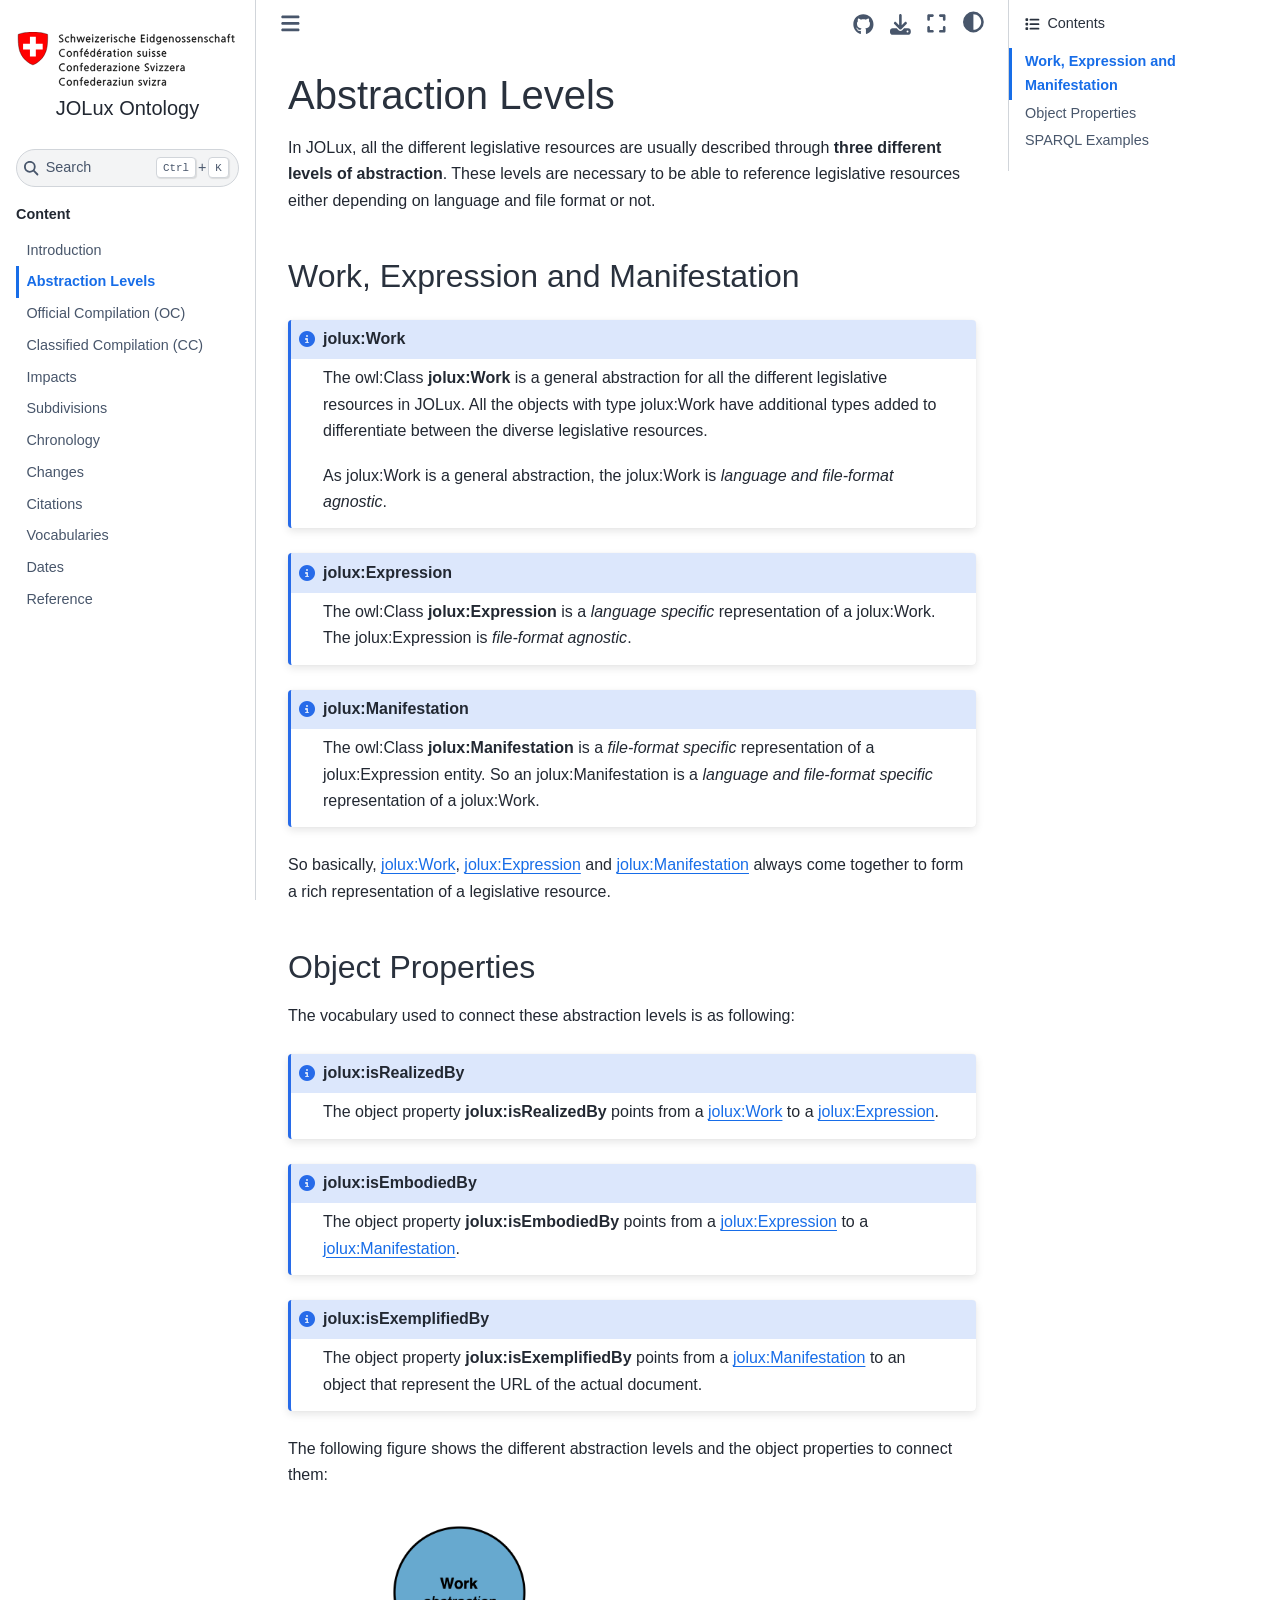
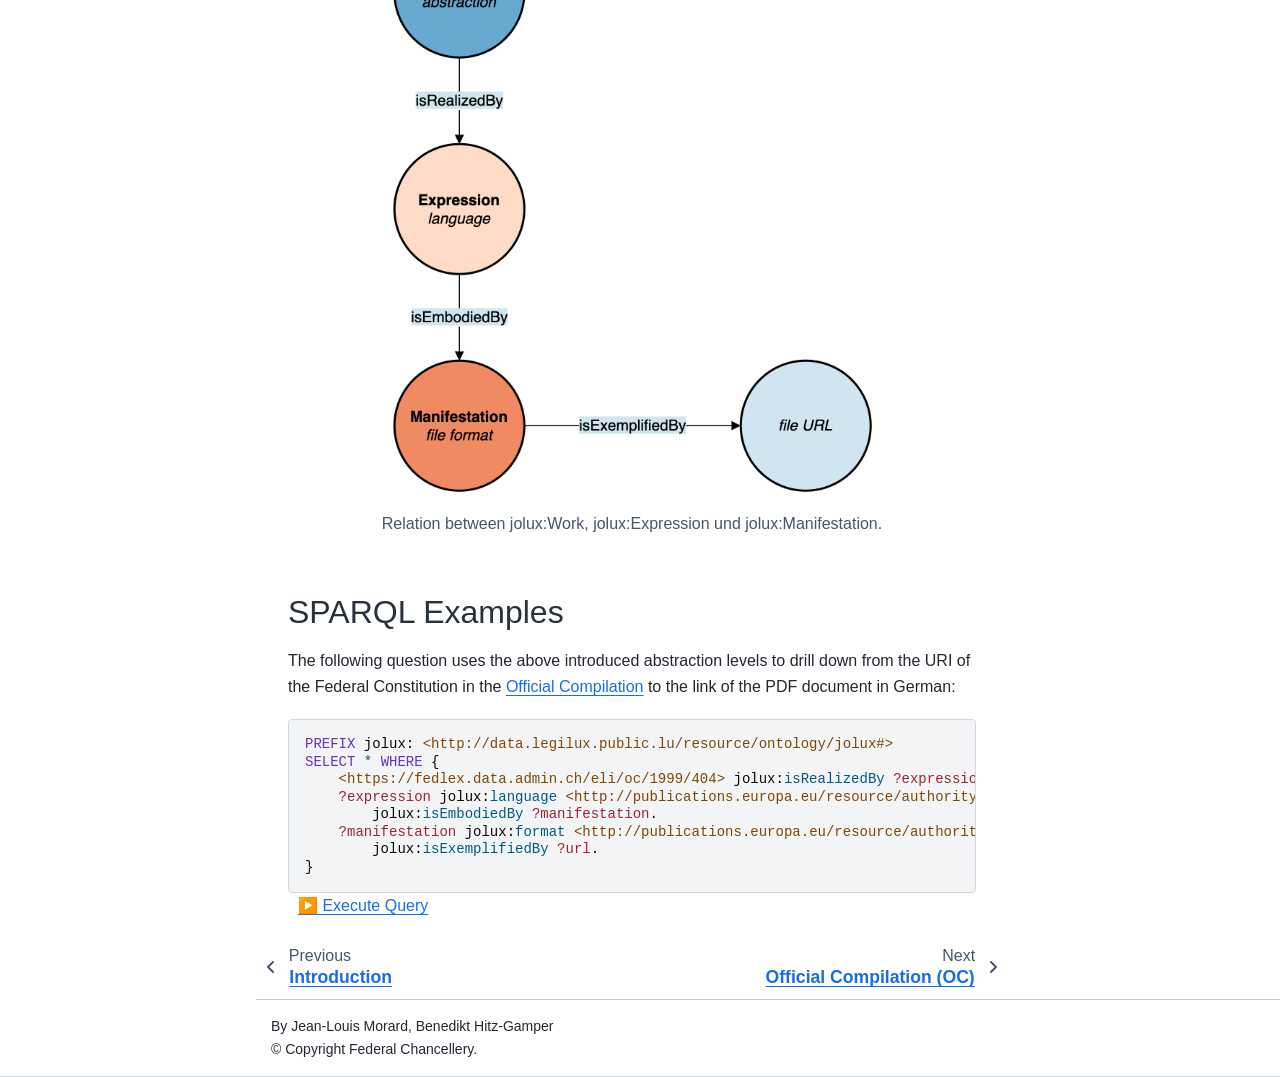
==== commit 30b7c43b: "deploy: 9f9aec4a965e8398f0266886982f03592787a6c5" ====
--- a/abstraction_levels.html
+++ b/abstraction_levels.html
@@ -30,7 +30,7 @@
 
     <link rel="stylesheet" type="text/css" href="_static/pygments.css?v=a746c00c" />
     <link rel="stylesheet" type="text/css" href="_static/styles/sphinx-book-theme.css?v=a3416100" />
-    <link rel="stylesheet" type="text/css" href="_static/custom.css?v=cc5f492b" />
+    <link rel="stylesheet" type="text/css" href="_static/custom.css?v=b0813e71" />
   
   <!-- Pre-loaded scripts that we'll load fully later -->
   <link rel="preload" as="script" href="_static/scripts/bootstrap.js?digest=dfe6caa3a7d634c4db9b" />
@@ -38,7 +38,7 @@
   <script src="_static/vendor/fontawesome/6.5.2/js/all.min.js?digest=dfe6caa3a7d634c4db9b"></script>
 
     <script src="_static/documentation_options.js?v=e1a75a79"></script>
-    <script src="_static/doctools.js?v=9a2dae69"></script>
+    <script src="_static/doctools.js?v=9bcbadda"></script>
     <script src="_static/sphinx_highlight.js?v=dc90522c"></script>
     <script src="_static/sparql_link.js?v=f695a40a"></script>
     <script src="_static/scripts/sphinx-book-theme.js?v=887ef09a"></script>
@@ -403,7 +403,7 @@
                 <ul class="visible nav section-nav flex-column">
 <li class="toc-h2 nav-item toc-entry"><a class="reference internal nav-link" href="#work-expression-and-manifestation">Work, Expression and Manifestation</a></li>
 <li class="toc-h2 nav-item toc-entry"><a class="reference internal nav-link" href="#object-properties">Object Properties</a></li>
-<li class="toc-h2 nav-item toc-entry"><a class="reference internal nav-link" href="#sparql-example">SPARQL Example</a></li>
+<li class="toc-h2 nav-item toc-entry"><a class="reference internal nav-link" href="#sparql-examples">SPARQL Examples</a></li>
 </ul>
             </nav>
         </div>
@@ -452,14 +452,14 @@
 </div>
 <p>The following figure shows the different abstraction levels and the object properties to connect them:</p>
 <figure class="align-default" id="abs-levels">
-<img alt="" src="_images/abstraction_levels.svg" />
+<img alt="_images/abstraction_levels.png" class="max-width-500" src="_images/abstraction_levels.png" />
 <figcaption>
 <p><span class="caption-text">Relation between jolux:Work, jolux:Expression und jolux:Manifestation.</span><a class="headerlink" href="#abs-levels" title="Link to this image">#</a></p>
 </figcaption>
 </figure>
 </section>
-<section id="sparql-example">
-<h2>SPARQL Example<a class="headerlink" href="#sparql-example" title="Link to this heading">#</a></h2>
+<section id="sparql-examples">
+<h2>SPARQL Examples<a class="headerlink" href="#sparql-examples" title="Link to this heading">#</a></h2>
 <p>The following question uses the above introduced abstraction levels to drill down from the URI of the Federal Constitution in the <a class="reference internal" href="official_compilation.html"><span class="std std-doc">Official Compilation</span></a> to the link of the PDF document in German:</p>
 <div class="highlight-sparql notranslate"><div class="highlight"><pre><span></span><span class="k">PREFIX</span> <span class="nn">jolux</span><span class="p">:</span> <span class="nl">&lt;http://data.legilux.public.lu/resource/ontology/jolux#&gt;</span>
 <span class="k">SELECT</span> <span class="o">*</span> <span class="k">WHERE</span> <span class="p">{</span>
@@ -521,7 +521,7 @@
     <ul class="visible nav section-nav flex-column">
 <li class="toc-h2 nav-item toc-entry"><a class="reference internal nav-link" href="#work-expression-and-manifestation">Work, Expression and Manifestation</a></li>
 <li class="toc-h2 nav-item toc-entry"><a class="reference internal nav-link" href="#object-properties">Object Properties</a></li>
-<li class="toc-h2 nav-item toc-entry"><a class="reference internal nav-link" href="#sparql-example">SPARQL Example</a></li>
+<li class="toc-h2 nav-item toc-entry"><a class="reference internal nav-link" href="#sparql-examples">SPARQL Examples</a></li>
 </ul>
   </nav></div>
 
--- a/_static/custom.css
+++ b/_static/custom.css
@@ -4,4 +4,28 @@
 
 .docutils.literal.notranslate {
     color: black !important;
+}
+
+img.max-width-300 {
+    max-width: 300px;
+    width: 100%;
+    height: auto;
+}
+
+img.max-width-400 {
+    max-width: 400px;
+    width: 100%;
+    height: auto;
+}
+
+img.max-width-500 {
+    max-width: 500px;
+    width: 100%;
+    height: auto;
+}
+
+img.max-width-600 {
+    max-width: 600px;
+    width: 100%;
+    height: auto;
 }
